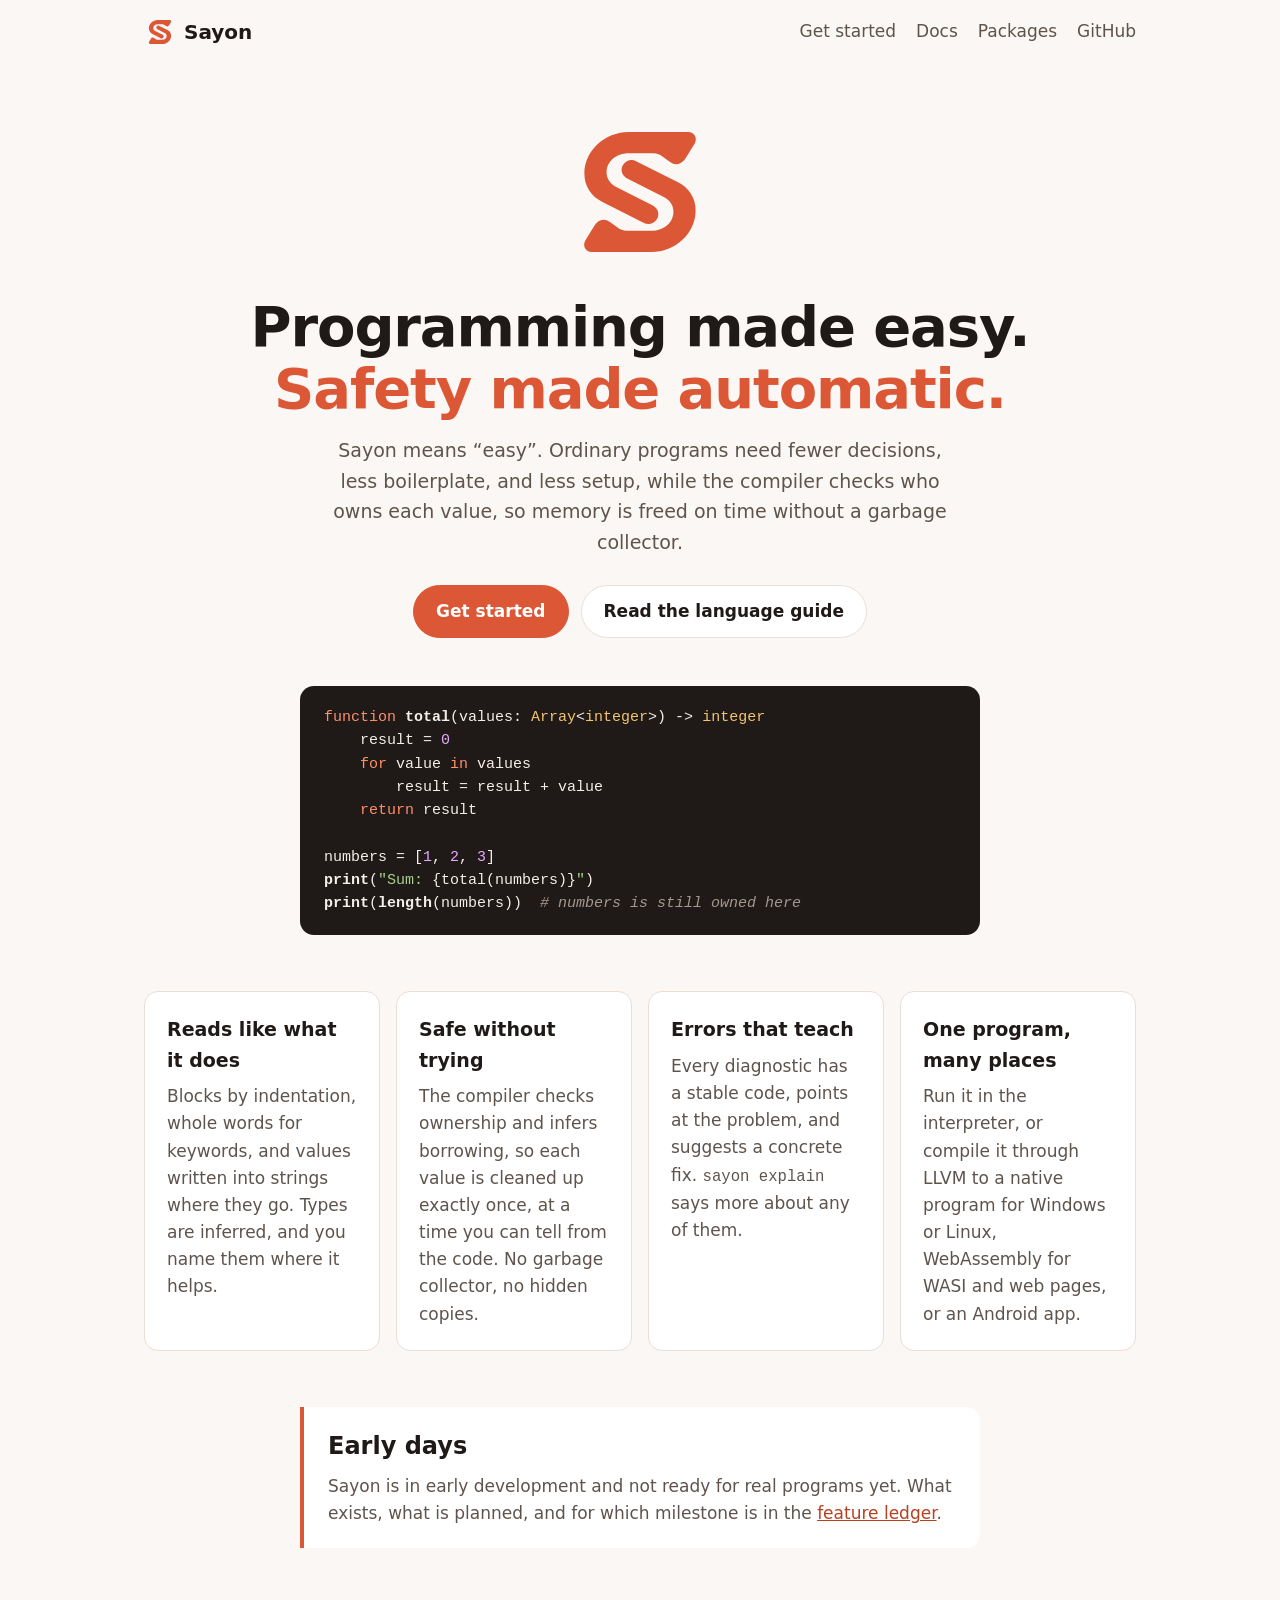
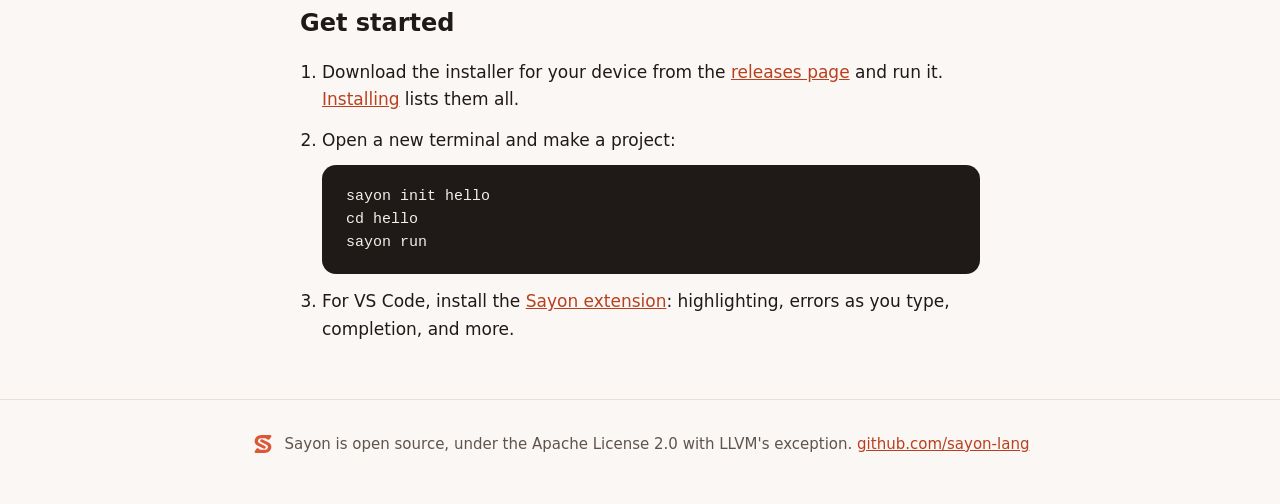
==== site/index.html @ 0fe5f397 "Write the website with a Sayon program src/page.sayon holds what the page says and writes its HTML, " ====
<!doctype html>
<html lang="en">
<head>
  <meta charset="utf-8">
  <meta name="viewport" content="width=device-width, initial-scale=1">
  <title>Sayon: Programming made easy. Safety made automatic.</title>
  <meta name="description" content="Sayon is a readable programming language whose compiler checks ownership for you: no garbage collector, no hidden copies, and errors that say how to fix them.">
  <link rel="icon" href="favicon.ico" sizes="any">
  <link rel="icon" href="images/logo.svg" type="image/svg+xml">
  <link rel="apple-touch-icon" href="images/icon-256.png">
  <link rel="stylesheet" href="style.css">
</head>
<body>
  <header class="bar">
    <a class="brand" href="./"><img src="images/logo.svg" alt="" width="32" height="32"> Sayon</a>
    <nav aria-label="Main">
      <a href="#start">Get started</a>
      <a href="https://github.com/sayon-lang/docs.sayon-lang.org">Docs</a>
      <a href="https://github.com/sayon-lang/packages.sayon-lang.org">Packages</a>
      <a href="https://github.com/sayon-lang/sayon">GitHub</a>
    </nav>
  </header>

  <main>
    <section class="hero">
      <img class="mark" src="images/logo.svg" alt="Sayon logo" width="160" height="160">
      <h1>Programming made easy.<br><span>Safety made automatic.</span></h1>
      <p class="lead">Sayon means “easy”. Ordinary programs need fewer decisions, less boilerplate, and less setup, while the compiler checks who owns each value, so memory is freed on time without a garbage collector.</p>
      <div class="actions">
        <a class="button primary" href="#start">Get started</a>
        <a class="button" href="https://github.com/sayon-lang/docs.sayon-lang.org/blob/main/language.md">Read the language guide</a>
      </div>
    </section>

    <section class="sample" aria-label="A Sayon program">
      <pre><code><span class="k">function</span> <span class="f">total</span>(values: <span class="t">Array</span>&lt;<span class="t">integer</span>&gt;) -&gt; <span class="t">integer</span>
    result = <span class="n">0</span>
    <span class="k">for</span> value <span class="k">in</span> values
        result = result + value
    <span class="k">return</span> result

numbers = [<span class="n">1</span>, <span class="n">2</span>, <span class="n">3</span>]
<span class="f">print</span>(<span class="s">"Sum: <span class="i">{total(numbers)}</span>"</span>)
<span class="f">print</span>(<span class="f">length</span>(numbers))  <span class="c"># numbers is still owned here</span></code></pre>
    </section>

    <section class="points" aria-label="What Sayon is like">
      <article>
        <h2>Reads like what it does</h2>
        <p>Blocks by indentation, whole words for keywords, and values written into strings where they go. Types are inferred, and you name them where it helps.</p>
      </article>
      <article>
        <h2>Safe without trying</h2>
        <p>The compiler checks ownership and infers borrowing, so each value is cleaned up exactly once, at a time you can tell from the code. No garbage collector, no hidden copies.</p>
      </article>
      <article>
        <h2>Errors that teach</h2>
        <p>Every diagnostic has a stable code, points at the problem, and suggests a concrete fix. <code>sayon explain</code> says more about any of them.</p>
      </article>
      <article>
        <h2>One program, many places</h2>
        <p>Run it in the interpreter, or compile it through LLVM to a native program for Windows or Linux, WebAssembly for WASI and web pages, or an Android app.</p>
      </article>
    </section>

    <section class="status">
      <h2>Early days</h2>
      <p>Sayon is in early development and not ready for real programs yet. What exists, what is planned, and for which milestone is in the <a href="https://github.com/sayon-lang/sayon/blob/main/docs/features.md">feature ledger</a>.</p>
    </section>

    <section id="start" class="start">
      <h2>Get started</h2>
      <ol>
        <li>Download the installer for your device from the <a href="https://github.com/sayon-lang/sayon/releases">releases page</a> and run it. <a href="https://github.com/sayon-lang/docs.sayon-lang.org/blob/main/installing.md">Installing</a> lists them all.</li>
        <li>Open a new terminal and make a project:
          <pre><code>sayon init hello
cd hello
sayon run</code></pre>
        </li>
        <li>For VS Code, install the <a href="https://github.com/sayon-lang/sayon-vscode">Sayon extension</a>: highlighting, errors as you type, completion, and more.</li>
      </ol>
    </section>
  </main>

  <footer>
    <img src="images/logo.svg" alt="" width="24" height="24">
    <p>Sayon is open source, under the Apache License 2.0 with LLVM's exception.
      <a href="https://github.com/sayon-lang">github.com/sayon-lang</a></p>
  </footer>
</body>
</html>
---- site/style.css ----
/* Sayon's website: one page, the system's own fonts, and the logo's vermilion. */

:root {
  --vermilion: #db5735;
  --accent: #b9401f;
  --ink: #1f1a17;
  --muted: #5e544d;
  --paper: #fbf7f4;
  --card: #ffffff;
  --line: #eadfd7;
  --code-bg: #1f1a17;
  --code-ink: #f4eee9;
  --code-keyword: #ff8f6b;
  --code-type: #f2c46d;
  --code-string: #a6d189;
  --code-number: #e5a8ff;
  --code-comment: #a3978e;
  color-scheme: light dark;
}

@media (prefers-color-scheme: dark) {
  :root {
    --accent: #f07a57;
    --ink: #f4eee9;
    --muted: #c2b6ad;
    --paper: #161210;
    --card: #211b18;
    --line: #3a302b;
    --code-bg: #0f0c0a;
  }
}

* {
  box-sizing: border-box;
}

body {
  margin: 0;
  background: var(--paper);
  color: var(--ink);
  font: 17px/1.6 system-ui, -apple-system, "Segoe UI", Roboto, "Helvetica Neue", Arial, sans-serif;
}

a {
  color: var(--accent);
}

code,
pre {
  font-family: ui-monospace, "Cascadia Code", "SF Mono", Consolas, "Liberation Mono", monospace;
}

.bar {
  display: flex;
  align-items: center;
  justify-content: space-between;
  gap: 16px;
  flex-wrap: wrap;
  max-width: 1040px;
  margin: 0 auto;
  padding: 16px 24px;
}

.brand {
  display: flex;
  align-items: center;
  gap: 8px;
  color: var(--ink);
  font-weight: 700;
  font-size: 20px;
  text-decoration: none;
}

nav {
  display: flex;
  gap: 20px;
  flex-wrap: wrap;
}

nav a {
  color: var(--muted);
  text-decoration: none;
}

nav a:hover {
  color: var(--accent);
}

main {
  max-width: 1040px;
  margin: 0 auto;
  padding: 0 24px;
}

.hero {
  text-align: center;
  padding: 48px 0 32px;
}

.mark {
  width: 160px;
  height: 160px;
}

h1 {
  margin: 16px 0;
  font-size: clamp(34px, 6vw, 56px);
  line-height: 1.1;
  letter-spacing: -0.02em;
}

h1 span {
  color: var(--vermilion);
}

.lead {
  max-width: 640px;
  margin: 0 auto;
  color: var(--muted);
  font-size: 19px;
}

.actions {
  display: flex;
  justify-content: center;
  gap: 12px;
  flex-wrap: wrap;
  margin-top: 28px;
}

.button {
  padding: 12px 22px;
  border: 1px solid var(--line);
  border-radius: 999px;
  background: var(--card);
  color: var(--ink);
  font-weight: 600;
  text-decoration: none;
}

.button.primary {
  border-color: var(--vermilion);
  background: var(--vermilion);
  color: #fff;
}

.button:hover {
  border-color: var(--vermilion);
}

.sample {
  max-width: 680px;
  margin: 16px auto 56px;
}

pre {
  margin: 0;
  padding: 20px 24px;
  overflow-x: auto;
  border-radius: 14px;
  background: var(--code-bg);
  color: var(--code-ink);
  font-size: 15px;
  line-height: 1.55;
}

.k { color: var(--code-keyword); }
.t { color: var(--code-type); }
.f { color: var(--code-ink); font-weight: 600; }
.s { color: var(--code-string); }
.i { color: var(--code-ink); }
.n { color: var(--code-number); }
.c { color: var(--code-comment); font-style: italic; }

.points {
  display: grid;
  grid-template-columns: repeat(auto-fit, minmax(220px, 1fr));
  gap: 16px;
}

.points article {
  padding: 22px;
  border: 1px solid var(--line);
  border-radius: 14px;
  background: var(--card);
}

.points h2 {
  margin: 0 0 8px;
  font-size: 19px;
}

.points p {
  margin: 0;
  color: var(--muted);
}

.points code {
  font-size: 0.92em;
}

.status,
.start {
  max-width: 680px;
  margin: 56px auto;
}

.status {
  padding: 20px 24px;
  border-left: 4px solid var(--vermilion);
  border-radius: 0 14px 14px 0;
  background: var(--card);
}

.status h2,
.start h2 {
  margin: 0 0 8px;
  font-size: 24px;
}

.status p {
  margin: 0;
  color: var(--muted);
}

.start ol {
  padding-left: 22px;
}

.start li {
  margin-bottom: 14px;
}

.start pre {
  margin-top: 10px;
}

@media (max-width: 560px) {
  .bar {
    justify-content: center;
    padding: 12px 16px;
  }

  nav {
    gap: 6px 16px;
    justify-content: center;
    font-size: 15px;
  }

  main {
    padding: 0 16px;
  }

  .hero {
    padding-top: 24px;
  }

  .mark {
    width: 112px;
    height: 112px;
  }
}

footer {
  display: flex;
  align-items: center;
  justify-content: center;
  gap: 10px;
  padding: 32px 24px 48px;
  border-top: 1px solid var(--line);
  color: var(--muted);
  font-size: 15px;
  text-align: center;
}

footer p {
  margin: 0;
}
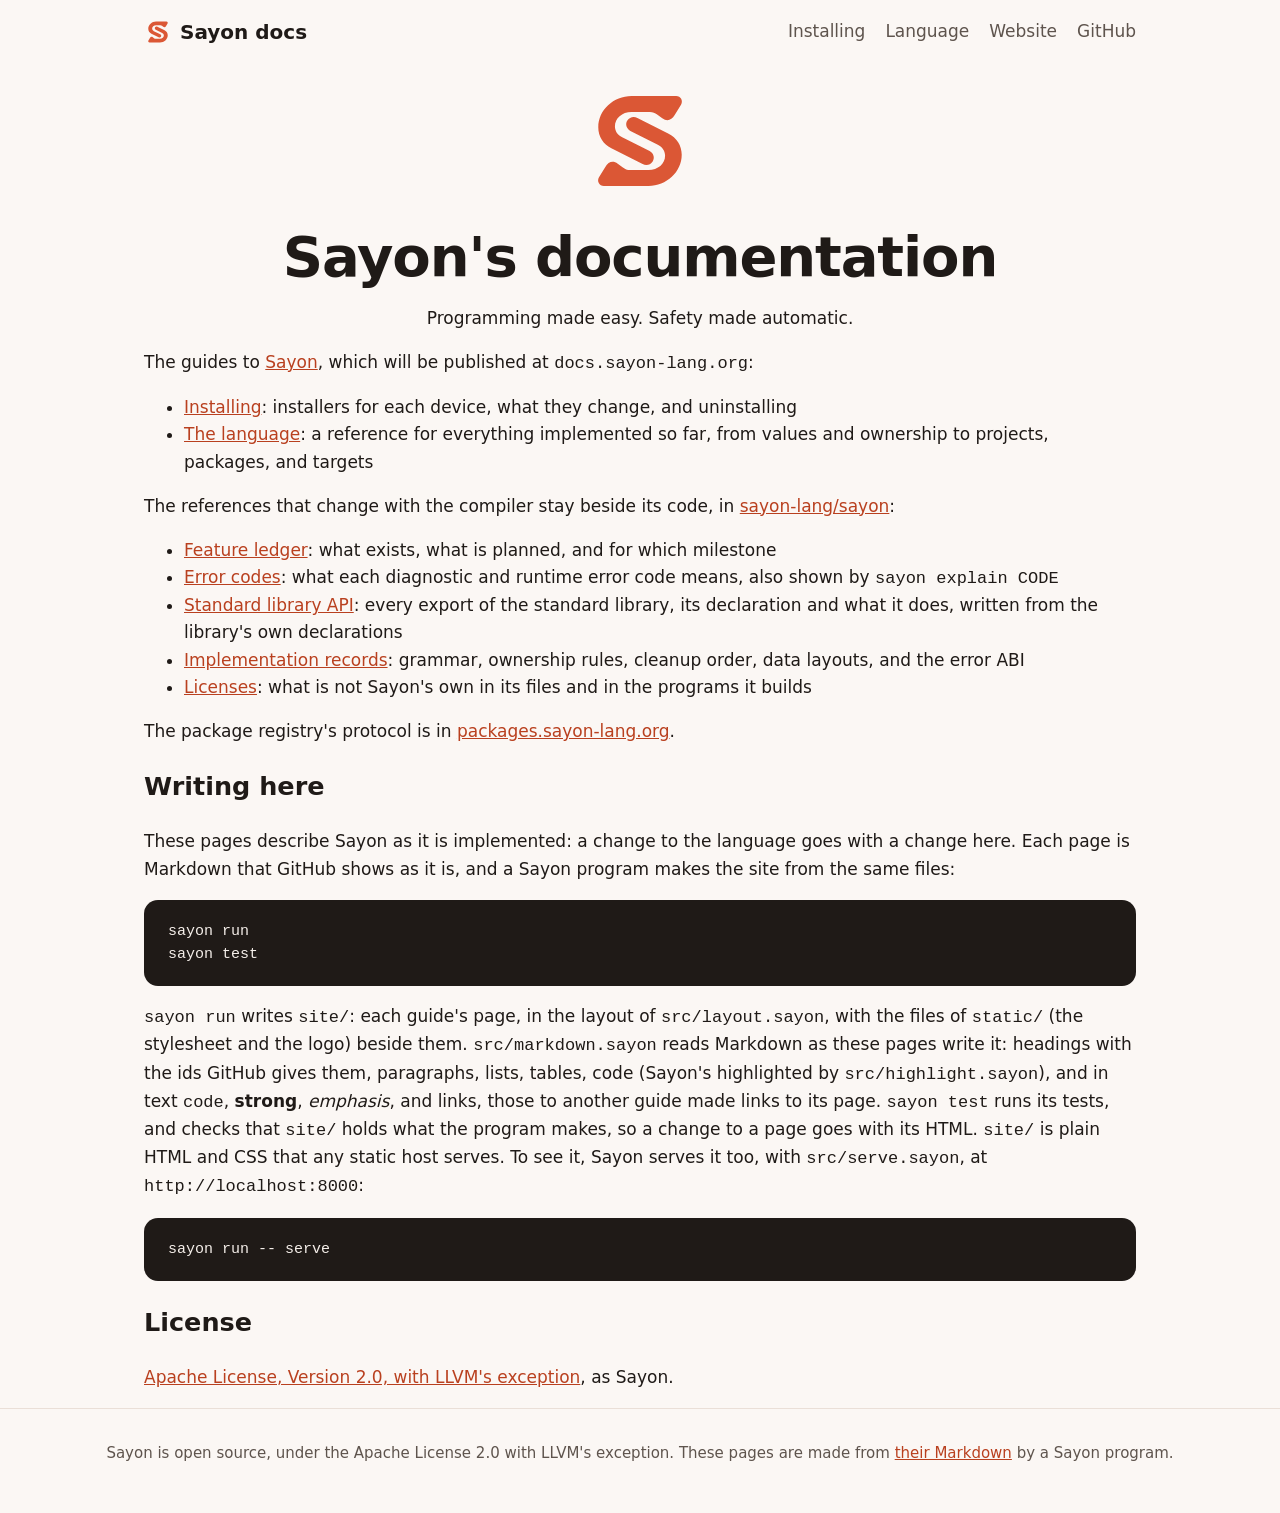
==== commit 1cec71ba: "Document the standard library's baseline, and link its API The README and the guide link to docs/api" ====
--- a/site/index.html
+++ b/site/index.html
@@ -3,89 +3,54 @@
 <head>
   <meta charset="utf-8">
   <meta name="viewport" content="width=device-width, initial-scale=1">
-  <title>Sayon: Programming made easy. Safety made automatic.</title>
-  <meta name="description" content="Sayon is a readable programming language whose compiler checks ownership for you: no garbage collector, no hidden copies, and errors that say how to fix them.">
+  <title>Sayon's documentation</title>
   <link rel="icon" href="favicon.ico" sizes="any">
   <link rel="icon" href="images/logo.svg" type="image/svg+xml">
-  <link rel="apple-touch-icon" href="images/icon-256.png">
   <link rel="stylesheet" href="style.css">
 </head>
 <body>
   <header class="bar">
-    <a class="brand" href="./"><img src="images/logo.svg" alt="" width="32" height="32"> Sayon</a>
-    <nav aria-label="Main">
-      <a href="#start">Get started</a>
-      <a href="https://github.com/sayon-lang/docs.sayon-lang.org">Docs</a>
-      <a href="https://github.com/sayon-lang/packages.sayon-lang.org">Packages</a>
-      <a href="https://github.com/sayon-lang/sayon">GitHub</a>
+    <a class="brand" href="index.html"><img src="images/logo.svg" alt="" width="28" height="28"> Sayon docs</a>
+    <nav aria-label="Guides">
+      <a href="installing.html">Installing</a>
+      <a href="language.html">Language</a>
+      <a href="https://github.com/sayon-lang/www.sayon-lang.org">Website</a>
+      <a href="https://github.com/sayon-lang/docs.sayon-lang.org">GitHub</a>
     </nav>
   </header>
-
-  <main>
-    <section class="hero">
-      <img class="mark" src="images/logo.svg" alt="Sayon logo" width="160" height="160">
-      <h1>Programming made easy.<br><span>Safety made automatic.</span></h1>
-      <p class="lead">Sayon means “easy”. Ordinary programs need fewer decisions, less boilerplate, and less setup, while the compiler checks who owns each value, so memory is freed on time without a garbage collector.</p>
-      <div class="actions">
-        <a class="button primary" href="#start">Get started</a>
-        <a class="button" href="https://github.com/sayon-lang/docs.sayon-lang.org/blob/main/language.md">Read the language guide</a>
-      </div>
-    </section>
-
-    <section class="sample" aria-label="A Sayon program">
-      <pre><code><span class="k">function</span> <span class="f">total</span>(values: <span class="t">Array</span>&lt;<span class="t">integer</span>&gt;) -&gt; <span class="t">integer</span>
-    result = <span class="n">0</span>
-    <span class="k">for</span> value <span class="k">in</span> values
-        result = result + value
-    <span class="k">return</span> result
-
-numbers = [<span class="n">1</span>, <span class="n">2</span>, <span class="n">3</span>]
-<span class="f">print</span>(<span class="s">"Sum: <span class="i">{total(numbers)}</span>"</span>)
-<span class="f">print</span>(<span class="f">length</span>(numbers))  <span class="c"># numbers is still owned here</span></code></pre>
-    </section>
-
-    <section class="points" aria-label="What Sayon is like">
-      <article>
-        <h2>Reads like what it does</h2>
-        <p>Blocks by indentation, whole words for keywords, and values written into strings where they go. Types are inferred, and you name them where it helps.</p>
-      </article>
-      <article>
-        <h2>Safe without trying</h2>
-        <p>The compiler checks ownership and infers borrowing, so each value is cleaned up exactly once, at a time you can tell from the code. No garbage collector, no hidden copies.</p>
-      </article>
-      <article>
-        <h2>Errors that teach</h2>
-        <p>Every diagnostic has a stable code, points at the problem, and suggests a concrete fix. <code>sayon explain</code> says more about any of them.</p>
-      </article>
-      <article>
-        <h2>One program, many places</h2>
-        <p>Run it in the interpreter, or compile it through LLVM to a native program for Windows or Linux, WebAssembly for WASI and web pages, or an Android app.</p>
-      </article>
-    </section>
-
-    <section class="status">
-      <h2>Early days</h2>
-      <p>Sayon is in early development and not ready for real programs yet. What exists, what is planned, and for which milestone is in the <a href="https://github.com/sayon-lang/sayon/blob/main/docs/features.md">feature ledger</a>.</p>
-    </section>
-
-    <section id="start" class="start">
-      <h2>Get started</h2>
-      <ol>
-        <li>Download the installer for your device from the <a href="https://github.com/sayon-lang/sayon/releases">releases page</a> and run it. <a href="https://github.com/sayon-lang/docs.sayon-lang.org/blob/main/installing.md">Installing</a> lists them all.</li>
-        <li>Open a new terminal and make a project:
-          <pre><code>sayon init hello
-cd hello
-sayon run</code></pre>
-        </li>
-        <li>For VS Code, install the <a href="https://github.com/sayon-lang/sayon-vscode">Sayon extension</a>: highlighting, errors as you type, completion, and more.</li>
-      </ol>
-    </section>
-  </main>
-
+  <div class="page">
+    <main class="text">
+<p align="center">
+  <img src="images/logo.svg" alt="Sayon logo" width="120">
+</p>
+<h1 align="center">Sayon's documentation</h1>
+<p align="center">Programming made easy. Safety made automatic.</p>
+<p>The guides to <a href="https://github.com/sayon-lang/sayon">Sayon</a>, which will be published at <code>docs.sayon-lang.org</code>:</p>
+<ul>
+<li><a href="installing.html">Installing</a>: installers for each device, what they change, and uninstalling</li>
+<li><a href="language.html">The language</a>: a reference for everything implemented so far, from values and ownership to projects, packages, and targets</li>
+</ul>
+<p>The references that change with the compiler stay beside its code, in <a href="https://github.com/sayon-lang/sayon/tree/main/docs">sayon-lang/sayon</a>:</p>
+<ul>
+<li><a href="https://github.com/sayon-lang/sayon/blob/main/docs/features.md">Feature ledger</a>: what exists, what is planned, and for which milestone</li>
+<li><a href="https://github.com/sayon-lang/sayon/blob/main/docs/errors.md">Error codes</a>: what each diagnostic and runtime error code means, also shown by <code>sayon explain CODE</code></li>
+<li><a href="https://github.com/sayon-lang/sayon/blob/main/docs/api.md">Standard library API</a>: every export of the standard library, its declaration and what it does, written from the library's own declarations</li>
+<li><a href="https://github.com/sayon-lang/sayon/blob/main/docs/implementation.md">Implementation records</a>: grammar, ownership rules, cleanup order, data layouts, and the error ABI</li>
+<li><a href="https://github.com/sayon-lang/sayon/blob/main/docs/licenses.md">Licenses</a>: what is not Sayon's own in its files and in the programs it builds</li>
+</ul>
+<p>The package registry's protocol is in <a href="https://github.com/sayon-lang/packages.sayon-lang.org">packages.sayon-lang.org</a>.</p>
+<h2 id="writing-here">Writing here</h2>
+<p>These pages describe Sayon as it is implemented: a change to the language goes with a change here. Each page is Markdown that GitHub shows as it is, and a Sayon program makes the site from the same files:</p>
+<pre><code class="language-bash">sayon run
+sayon test</code></pre>
+<p><code>sayon run</code> writes <code>site/</code>: each guide's page, in the layout of <code>src/layout.sayon</code>, with the files of <code>static/</code> (the stylesheet and the logo) beside them. <code>src/markdown.sayon</code> reads Markdown as these pages write it: headings with the ids GitHub gives them, paragraphs, lists, tables, code (Sayon's highlighted by <code>src/highlight.sayon</code>), and in text <code>code</code>, <strong>strong</strong>, <em>emphasis</em>, and links, those to another guide made links to its page. <code>sayon test</code> runs its tests, and checks that <code>site/</code> holds what the program makes, so a change to a page goes with its HTML. <code>site/</code> is plain HTML and CSS that any static host serves. To see it, Sayon serves it too, with <code>src/serve.sayon</code>, at <code>http://localhost:8000</code>:</p>
+<pre><code class="language-bash">sayon run -- serve</code></pre>
+<h2 id="license">License</h2>
+<p><a href="https://github.com/sayon-lang/docs.sayon-lang.org/blob/main/LICENSE">Apache License, Version 2.0, with LLVM's exception</a>, as Sayon.</p>
+    </main>
+  </div>
   <footer>
-    <img src="images/logo.svg" alt="" width="24" height="24">
-    <p>Sayon is open source, under the Apache License 2.0 with LLVM's exception.
-      <a href="https://github.com/sayon-lang">github.com/sayon-lang</a></p>
+    <p>Sayon is open source, under the Apache License 2.0 with LLVM's exception. These pages are made from <a href="https://github.com/sayon-lang/docs.sayon-lang.org">their Markdown</a> by a Sayon program.</p>
   </footer>
 </body>
 </html>
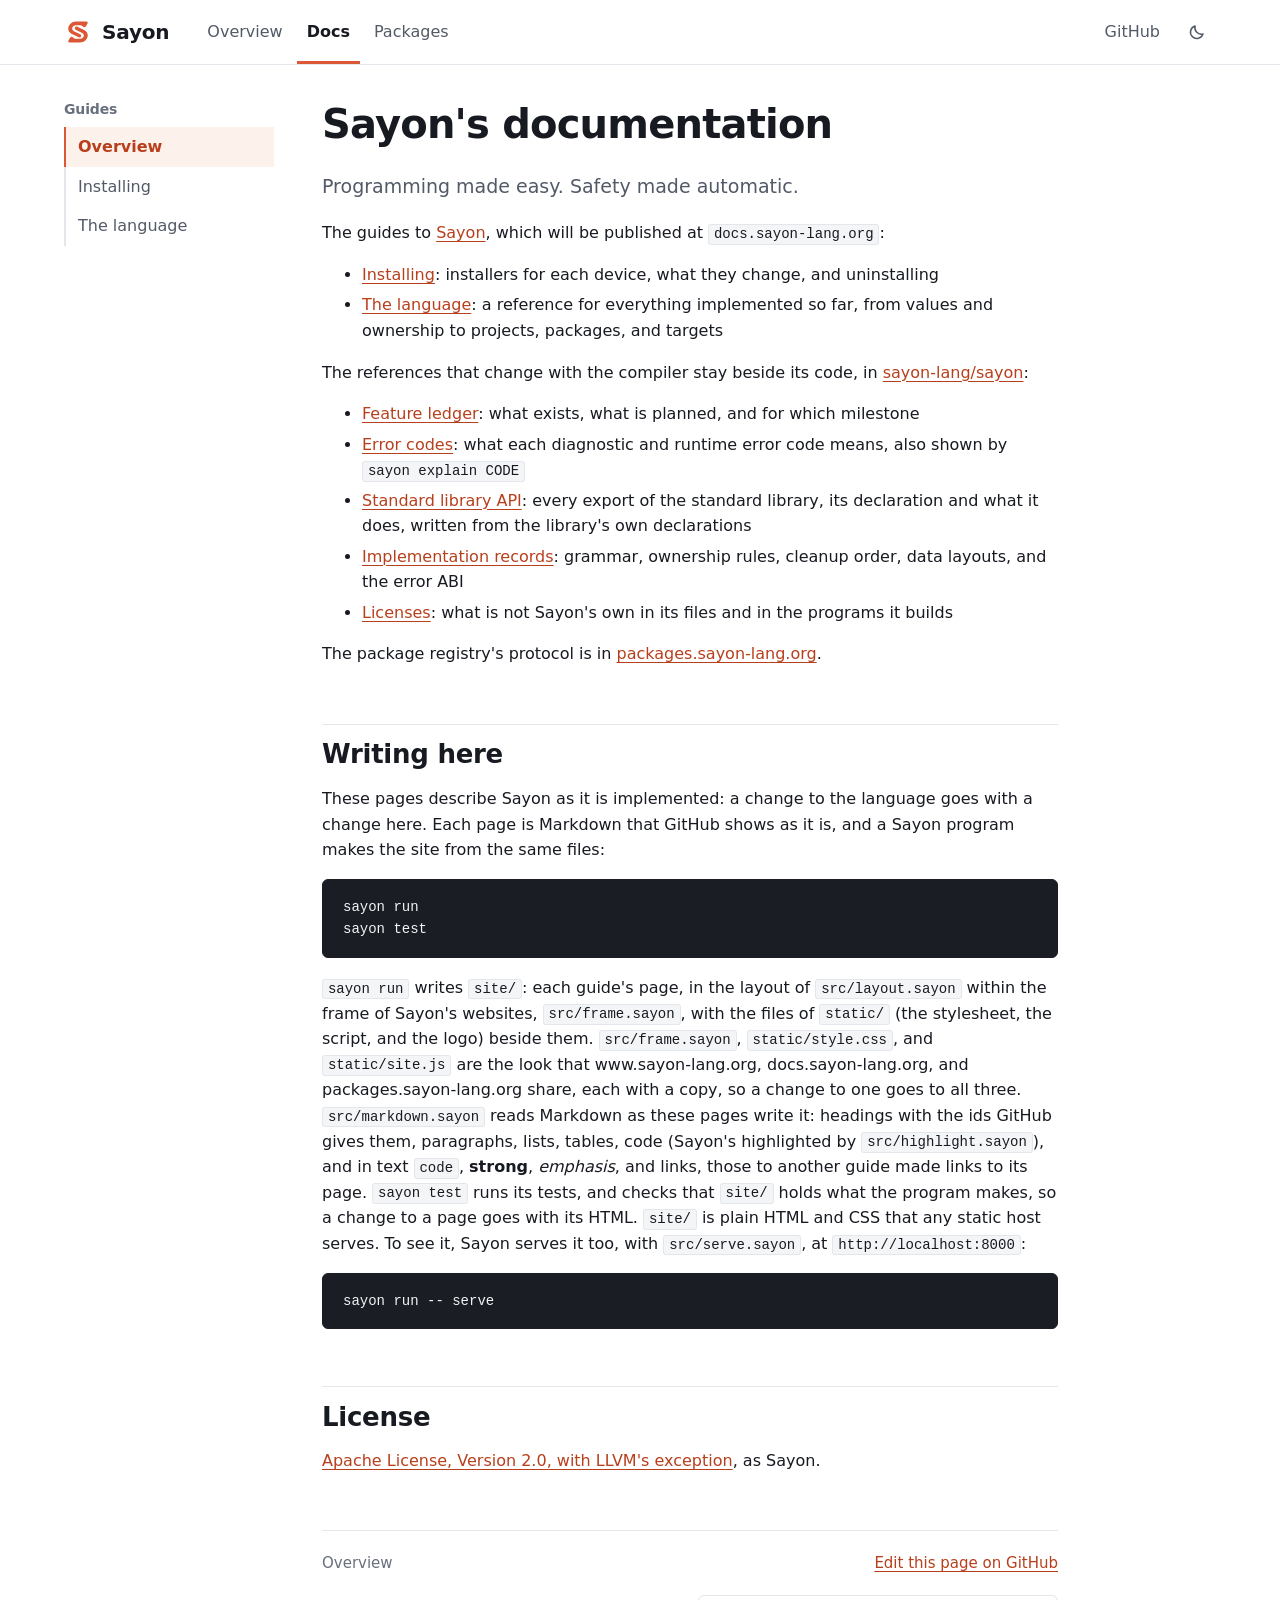
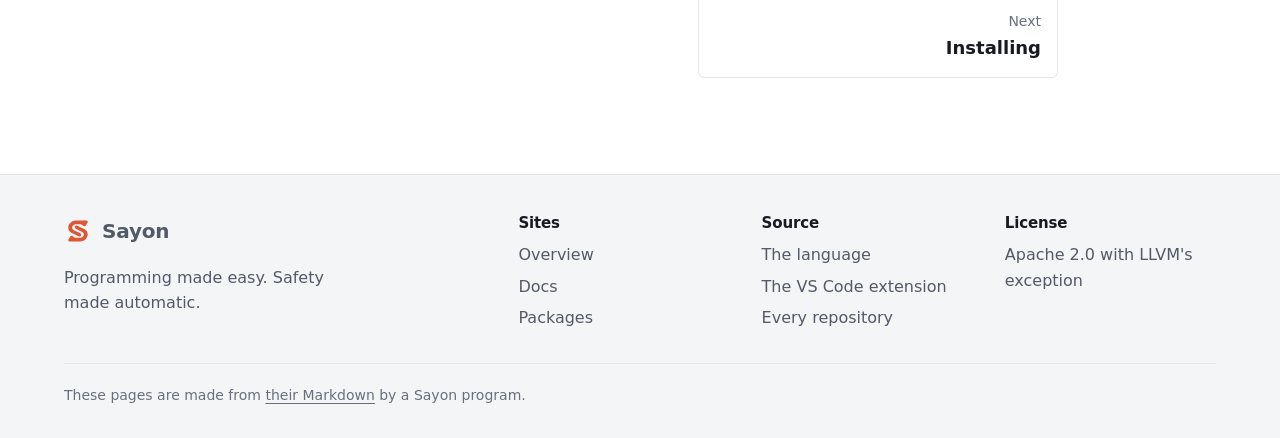
==== commit 35b80caf: "Take on the shared look, and sign in in the browser The guides are written in the frame the three we" ====
--- a/site/index.html
+++ b/site/index.html
@@ -4,22 +4,41 @@
   <meta charset="utf-8">
   <meta name="viewport" content="width=device-width, initial-scale=1">
   <title>Sayon's documentation</title>
+  <meta name="description" content="The guides to Sayon: installing it, and the language from values and ownership to projects, packages, and targets.">
+  <meta name="theme-color" content="#ffffff" media="(prefers-color-scheme: light)">
+  <meta name="theme-color" content="#12151b" media="(prefers-color-scheme: dark)">
   <link rel="icon" href="favicon.ico" sizes="any">
   <link rel="icon" href="images/logo.svg" type="image/svg+xml">
+  <link rel="apple-touch-icon" href="images/icon-256.png">
   <link rel="stylesheet" href="style.css">
+  <script src="site.js"></script>
 </head>
 <body>
+  <a class="skip" href="#main">Skip to the content</a>
   <header class="bar">
-    <a class="brand" href="index.html"><img src="images/logo.svg" alt="" width="28" height="28"> Sayon docs</a>
-    <nav aria-label="Guides">
-      <a href="installing.html">Installing</a>
-      <a href="language.html">Language</a>
-      <a href="https://github.com/sayon-lang/www.sayon-lang.org">Website</a>
-      <a href="https://github.com/sayon-lang/docs.sayon-lang.org">GitHub</a>
+    <div class="bar-inner">
+      <a class="brand" href="index.html"><img src="images/logo.svg" alt="" width="28" height="28">Sayon</a>
+      <nav class="sites" aria-label="Sayon's sites">
+        <a href="https://github.com/sayon-lang/www.sayon-lang.org">Overview</a>
+        <a href="index.html" aria-current="page">Docs</a>
+        <a href="https://github.com/sayon-lang/packages.sayon-lang.org">Packages</a>
+      </nav>
+      <div class="tools">
+        <a class="tool-link hide-small" href="https://github.com/sayon-lang">GitHub</a>
+        <button class="icon-button theme" type="button" data-theme-switch aria-label="Switch the theme"><svg class="moon" viewBox="0 0 24 24" fill="none" stroke="currentColor" stroke-width="2" stroke-linejoin="round" aria-hidden="true"><path d="M20 14.5A8.5 8.5 0 0 1 9.5 4a8.5 8.5 0 1 0 10.5 10.5z"/></svg><svg class="sun" viewBox="0 0 24 24" fill="none" stroke="currentColor" stroke-width="2" stroke-linecap="round" aria-hidden="true"><circle cx="12" cy="12" r="4"/><path d="M12 2.5v2M12 19.5v2M2.5 12h2M19.5 12h2M5.3 5.3l1.4 1.4M17.3 17.3l1.4 1.4M5.3 18.7l1.4-1.4M17.3 6.7l1.4-1.4"/></svg></button>
+      </div>
+    </div>
+  </header>
+  <div class="docs narrow">
+    <nav class="guides" aria-label="Guides">
+      <h2>Guides</h2>
+      <ul>
+        <li><a href="index.html" aria-current="page">Overview</a></li>
+        <li><a href="installing.html">Installing</a></li>
+        <li><a href="language.html">The language</a></li>
+      </ul>
     </nav>
-  </header>
-  <div class="page">
-    <main class="text">
+    <main id="main" class="prose">
 <p align="center">
   <img src="images/logo.svg" alt="Sayon logo" width="120">
 </p>
@@ -43,14 +62,46 @@
 <p>These pages describe Sayon as it is implemented: a change to the language goes with a change here. Each page is Markdown that GitHub shows as it is, and a Sayon program makes the site from the same files:</p>
 <pre><code class="language-bash">sayon run
 sayon test</code></pre>
-<p><code>sayon run</code> writes <code>site/</code>: each guide's page, in the layout of <code>src/layout.sayon</code>, with the files of <code>static/</code> (the stylesheet and the logo) beside them. <code>src/markdown.sayon</code> reads Markdown as these pages write it: headings with the ids GitHub gives them, paragraphs, lists, tables, code (Sayon's highlighted by <code>src/highlight.sayon</code>), and in text <code>code</code>, <strong>strong</strong>, <em>emphasis</em>, and links, those to another guide made links to its page. <code>sayon test</code> runs its tests, and checks that <code>site/</code> holds what the program makes, so a change to a page goes with its HTML. <code>site/</code> is plain HTML and CSS that any static host serves. To see it, Sayon serves it too, with <code>src/serve.sayon</code>, at <code>http://localhost:8000</code>:</p>
+<p><code>sayon run</code> writes <code>site/</code>: each guide's page, in the layout of <code>src/layout.sayon</code> within the frame of Sayon's websites, <code>src/frame.sayon</code>, with the files of <code>static/</code> (the stylesheet, the script, and the logo) beside them. <code>src/frame.sayon</code>, <code>static/style.css</code>, and <code>static/site.js</code> are the look that www.sayon-lang.org, docs.sayon-lang.org, and packages.sayon-lang.org share, each with a copy, so a change to one goes to all three. <code>src/markdown.sayon</code> reads Markdown as these pages write it: headings with the ids GitHub gives them, paragraphs, lists, tables, code (Sayon's highlighted by <code>src/highlight.sayon</code>), and in text <code>code</code>, <strong>strong</strong>, <em>emphasis</em>, and links, those to another guide made links to its page. <code>sayon test</code> runs its tests, and checks that <code>site/</code> holds what the program makes, so a change to a page goes with its HTML. <code>site/</code> is plain HTML and CSS that any static host serves. To see it, Sayon serves it too, with <code>src/serve.sayon</code>, at <code>http://localhost:8000</code>:</p>
 <pre><code class="language-bash">sayon run -- serve</code></pre>
 <h2 id="license">License</h2>
 <p><a href="https://github.com/sayon-lang/docs.sayon-lang.org/blob/main/LICENSE">Apache License, Version 2.0, with LLVM's exception</a>, as Sayon.</p>
+      <div class="page-end"><span>Overview</span><a href="https://github.com/sayon-lang/docs.sayon-lang.org/blob/main/README.md">Edit this page on GitHub</a></div>
+      <nav class="pager" aria-label="The guides before and after this one">
+        <a class="next" href="installing.html"><small>Next</small>Installing</a>
+      </nav>
     </main>
   </div>
-  <footer>
-    <p>Sayon is open source, under the Apache License 2.0 with LLVM's exception. These pages are made from <a href="https://github.com/sayon-lang/docs.sayon-lang.org">their Markdown</a> by a Sayon program.</p>
+  <footer class="foot">
+    <div class="foot-inner">
+      <div class="foot-brand">
+        <a class="brand" href="index.html"><img src="images/logo.svg" alt="" width="28" height="28">Sayon</a>
+        <p>Programming made easy. Safety made automatic.</p>
+      </div>
+      <nav aria-label="Sites">
+        <h2>Sites</h2>
+        <ul>
+          <li><a href="https://github.com/sayon-lang/www.sayon-lang.org">Overview</a></li>
+          <li><a href="index.html">Docs</a></li>
+          <li><a href="https://github.com/sayon-lang/packages.sayon-lang.org">Packages</a></li>
+        </ul>
+      </nav>
+      <nav aria-label="Source">
+        <h2>Source</h2>
+        <ul>
+          <li><a href="https://github.com/sayon-lang/sayon">The language</a></li>
+          <li><a href="https://github.com/sayon-lang/sayon-vscode">The VS Code extension</a></li>
+          <li><a href="https://github.com/sayon-lang">Every repository</a></li>
+        </ul>
+      </nav>
+      <nav aria-label="License">
+        <h2>License</h2>
+        <ul>
+          <li><a href="https://github.com/sayon-lang/sayon/blob/main/LICENSE">Apache 2.0 with LLVM's exception</a></li>
+        </ul>
+      </nav>
+      <p class="fine">These pages are made from <a href="https://github.com/sayon-lang/docs.sayon-lang.org">their Markdown</a> by a Sayon program.</p>
+    </div>
   </footer>
 </body>
 </html>
--- a/site/style.css
+++ b/site/style.css
@@ -1,169 +1,189 @@
-/* Sayon's website: one page, the system's own fonts, and the logo's vermilion. */
+/* Sayon's websites, www.sayon-lang.org, docs.sayon-lang.org, and
+   packages.sayon-lang.org, look alike through this file, site.js, and
+   src/frame.sayon. Each site keeps a copy of all three: change all of
+   them together.
+
+   Boxes with softened corners, white and mist grays, and the logo's
+   vermilion for what to act on and where you are. */
 
 :root {
+  color-scheme: light dark;
+
+  /* Vermilion: the logo, focus, and where you are; links; filled buttons,
+     which hold white text. */
   --vermilion: #db5735;
-  --accent: #b9401f;
-  --ink: #1f1a17;
-  --muted: #5e544d;
-  --paper: #fbf7f4;
-  --card: #ffffff;
-  --line: #eadfd7;
-  --code-bg: #1f1a17;
-  --code-ink: #f4eee9;
-  --code-keyword: #ff8f6b;
+  --accent: light-dark(#b83f1c, #f08463);
+  --action: #c4461f;
+  --action-hover: light-dark(#a93a19, #b83f1c);
+  --tint: light-dark(#fdf1ec, #2a1b17);
+  --tint-line: light-dark(#f3c7b6, #5c2d20);
+
+  /* The page, panels on it, and what floats over it. */
+  --page: light-dark(#ffffff, #12151b);
+  --mist: light-dark(#f4f5f7, #191d24);
+  --raised: light-dark(#ffffff, #1f242c);
+  --line: light-dark(#e3e6eb, #2b313b);
+  --border: light-dark(#cfd4dc, #3a414d);
+  --edge: light-dark(#8b929e, #6c7480);
+
+  /* Text. */
+  --ink: light-dark(#171a21, #e7e9ed);
+  --muted: light-dark(#535a67, #a5acb8);
+  --faint: light-dark(#68707d, #8b929e);
+  --danger: light-dark(#b42318, #ff8a80);
+  --success: light-dark(#1f7a4d, #5fd39a);
+
+  /* Code, on a dark box in both themes. */
+  --code-page: light-dark(#1a1d24, #0d0f13);
+  --code-line: light-dark(#1a1d24, #2b313b);
+  --code-ink: #f2f3f5;
+  --code-keyword: #ff8a66;
   --code-type: #f2c46d;
   --code-string: #a6d189;
   --code-number: #e5a8ff;
-  --code-comment: #a3978e;
-  color-scheme: light dark;
-}
-
-@media (prefers-color-scheme: dark) {
-  :root {
-    --accent: #f07a57;
-    --ink: #f4eee9;
-    --muted: #c2b6ad;
-    --paper: #161210;
-    --card: #211b18;
-    --line: #3a302b;
-    --code-bg: #0f0c0a;
-  }
-}
-
-* {
+  --code-comment: #99a1ae;
+
+  --shadow: 0 12px 32px light-dark(rgba(23, 26, 33, 0.14), rgba(0, 0, 0, 0.5));
+
+  /* Corners: controls, and the boxes that hold them. */
+  --corner: 4px;
+  --corner-box: 6px;
+
+  --display: "Bahnschrift", "DIN Alternate", "DIN Next", "Barlow", ui-sans-serif, system-ui, sans-serif;
+  --text: ui-sans-serif, system-ui, -apple-system, "Segoe UI", Roboto, "Helvetica Neue", Arial, sans-serif;
+  --mono: ui-monospace, "Cascadia Code", "SF Mono", "JetBrains Mono", Menlo, Consolas, "Liberation Mono", monospace;
+
+  --width: 1200px;
+  --bar: 64px;
+}
+
+:root[data-theme="light"] {
+  color-scheme: light;
+}
+
+:root[data-theme="dark"] {
+  color-scheme: dark;
+}
+
+*,
+*::before,
+*::after {
   box-sizing: border-box;
 }
 
+html {
+  -webkit-text-size-adjust: 100%;
+  text-size-adjust: 100%;
+  scroll-padding-top: calc(var(--bar) + 16px);
+}
+
 body {
   margin: 0;
-  background: var(--paper);
+  background: var(--page);
   color: var(--ink);
-  font: 17px/1.6 system-ui, -apple-system, "Segoe UI", Roboto, "Helvetica Neue", Arial, sans-serif;
+  font: 16px/1.6 var(--text);
+  -webkit-font-smoothing: antialiased;
+}
+
+h1,
+h2,
+h3,
+h4 {
+  margin: 0 0 0.5em;
+  color: var(--ink);
+  font-family: var(--display);
+  font-weight: 600;
+  line-height: 1.15;
+  letter-spacing: -0.01em;
+  text-wrap: balance;
+}
+
+h1 {
+  font-size: 2.25rem;
+}
+
+h2 {
+  font-size: 1.5rem;
+}
+
+h3 {
+  font-size: 1.1875rem;
+}
+
+p {
+  margin: 0 0 1em;
+  text-wrap: pretty;
 }
 
 a {
   color: var(--accent);
+  text-decoration-thickness: 1px;
+  text-underline-offset: 0.2em;
+}
+
+a:hover {
+  text-decoration-thickness: 2px;
+}
+
+img,
+svg {
+  display: block;
+  max-width: 100%;
+}
+
+:focus-visible {
+  outline: 2px solid var(--vermilion);
+  outline-offset: 2px;
 }
 
 code,
+kbd,
 pre {
-  font-family: ui-monospace, "Cascadia Code", "SF Mono", Consolas, "Liberation Mono", monospace;
-}
-
-.bar {
-  display: flex;
-  align-items: center;
-  justify-content: space-between;
-  gap: 16px;
-  flex-wrap: wrap;
-  max-width: 1040px;
-  margin: 0 auto;
-  padding: 16px 24px;
-}
-
-.brand {
-  display: flex;
-  align-items: center;
-  gap: 8px;
-  color: var(--ink);
-  font-weight: 700;
-  font-size: 20px;
-  text-decoration: none;
-}
-
-nav {
-  display: flex;
-  gap: 20px;
-  flex-wrap: wrap;
-}
-
-nav a {
-  color: var(--muted);
-  text-decoration: none;
-}
-
-nav a:hover {
-  color: var(--accent);
-}
-
-main {
-  max-width: 1040px;
-  margin: 0 auto;
-  padding: 0 24px;
-}
-
-.hero {
-  text-align: center;
-  padding: 48px 0 32px;
-}
-
-.mark {
-  width: 160px;
-  height: 160px;
-}
-
-h1 {
-  margin: 16px 0;
-  font-size: clamp(34px, 6vw, 56px);
-  line-height: 1.1;
-  letter-spacing: -0.02em;
-}
-
-h1 span {
-  color: var(--vermilion);
-}
-
-.lead {
-  max-width: 640px;
-  margin: 0 auto;
-  color: var(--muted);
-  font-size: 19px;
-}
-
-.actions {
-  display: flex;
-  justify-content: center;
-  gap: 12px;
-  flex-wrap: wrap;
-  margin-top: 28px;
-}
-
-.button {
-  padding: 12px 22px;
+  font-family: var(--mono);
+}
+
+:not(pre) > code {
+  padding: 0.1em 0.35em;
   border: 1px solid var(--line);
-  border-radius: 999px;
-  background: var(--card);
-  color: var(--ink);
-  font-weight: 600;
-  text-decoration: none;
-}
-
-.button.primary {
-  border-color: var(--vermilion);
-  background: var(--vermilion);
-  color: #fff;
-}
-
-.button:hover {
-  border-color: var(--vermilion);
-}
-
-.sample {
-  max-width: 680px;
-  margin: 16px auto 56px;
+  border-radius: 3px;
+  background: var(--mist);
+  font-size: 0.875em;
+  overflow-wrap: anywhere;
+}
+
+kbd {
+  display: inline-grid;
+  place-items: center;
+  min-width: 22px;
+  height: 22px;
+  padding: 0 6px;
+  border: 1px solid var(--border);
+  border-bottom-width: 2px;
+  border-radius: var(--corner);
+  background: var(--page);
+  color: var(--muted);
+  font-size: 0.75rem;
+  line-height: 1;
 }
 
 pre {
-  margin: 0;
-  padding: 20px 24px;
+  margin: 0 0 1.25em;
+  padding: 16px 20px;
   overflow-x: auto;
-  border-radius: 14px;
-  background: var(--code-bg);
+  border: 1px solid var(--code-line);
+  border-radius: var(--corner-box);
+  background: var(--code-page);
   color: var(--code-ink);
-  font-size: 15px;
-  line-height: 1.55;
-}
-
+  font-size: 0.875rem;
+  line-height: 1.6;
+  tab-size: 4;
+}
+
+pre code {
+  font-size: inherit;
+}
+
+/* The highlighter's kinds of words (src/highlight.sayon). */
 .k { color: var(--code-keyword); }
 .t { color: var(--code-type); }
 .f { color: var(--code-ink); font-weight: 600; }
@@ -172,107 +192,1711 @@
 .n { color: var(--code-number); }
 .c { color: var(--code-comment); font-style: italic; }
 
+hr {
+  height: 1px;
+  margin: 32px 0;
+  border: 0;
+  background: var(--line);
+}
+
+.hidden {
+  position: absolute;
+  width: 1px;
+  height: 1px;
+  overflow: hidden;
+  clip-path: inset(50%);
+  white-space: nowrap;
+}
+
+.wrap {
+  max-width: var(--width);
+  margin: 0 auto;
+  padding: 0 24px;
+}
+
+/* The bar: the brand, the three sites, and the page's tools. */
+
+.skip {
+  position: absolute;
+  top: -64px;
+  left: 16px;
+  z-index: 30;
+  padding: 10px 14px;
+  border-radius: var(--corner);
+  background: var(--action);
+  color: #fff;
+  font-weight: 600;
+  text-decoration: none;
+}
+
+.skip:focus {
+  top: 12px;
+}
+
+.bar {
+  position: sticky;
+  top: 0;
+  z-index: 20;
+  border-bottom: 1px solid var(--line);
+  background: color-mix(in srgb, var(--page) 90%, transparent);
+  backdrop-filter: saturate(1.4) blur(12px);
+}
+
+.bar-inner {
+  display: flex;
+  align-items: center;
+  gap: 8px 28px;
+  max-width: var(--width);
+  height: var(--bar);
+  margin: 0 auto;
+  padding: 0 24px;
+}
+
+.brand {
+  display: inline-flex;
+  flex: none;
+  align-items: center;
+  gap: 10px;
+  color: var(--ink);
+  font-family: var(--display);
+  font-size: 1.25rem;
+  font-weight: 600;
+  letter-spacing: -0.01em;
+  text-decoration: none;
+}
+
+.brand img {
+  width: 28px;
+  height: 28px;
+}
+
+.sites {
+  display: flex;
+  align-self: stretch;
+  gap: 4px;
+}
+
+.sites a {
+  display: inline-flex;
+  align-items: center;
+  padding: 3px 10px 0;
+  border-bottom: 3px solid transparent;
+  color: var(--muted);
+  font-weight: 500;
+  text-decoration: none;
+  white-space: nowrap;
+}
+
+.sites a:hover {
+  color: var(--ink);
+}
+
+.sites a[aria-current="page"] {
+  border-bottom-color: var(--vermilion);
+  color: var(--ink);
+  font-weight: 600;
+}
+
+.tools {
+  display: flex;
+  flex: 1 1 auto;
+  align-items: center;
+  justify-content: flex-end;
+  gap: 8px;
+  min-width: 0;
+}
+
+.tool-link {
+  padding: 8px 10px;
+  border-radius: var(--corner);
+  color: var(--muted);
+  font-weight: 500;
+  text-decoration: none;
+}
+
+.tool-link:hover {
+  background: var(--mist);
+  color: var(--ink);
+}
+
+.icon-button {
+  display: inline-grid;
+  flex: none;
+  place-items: center;
+  width: 38px;
+  height: 38px;
+  padding: 0;
+  border: 1px solid transparent;
+  border-radius: var(--corner);
+  background: none;
+  color: var(--muted);
+  cursor: pointer;
+}
+
+.icon-button:hover {
+  border-color: var(--line);
+  background: var(--mist);
+  color: var(--ink);
+}
+
+.icon-button svg {
+  width: 18px;
+  height: 18px;
+}
+
+/* The theme's switch works with site.js, which marks the page `.js`. */
+.theme {
+  display: none;
+}
+
+.js .theme {
+  display: inline-grid;
+}
+
+.theme .sun {
+  display: none;
+}
+
+:root[data-theme="dark"] .theme .sun {
+  display: block;
+}
+
+:root[data-theme="dark"] .theme .moon {
+  display: none;
+}
+
+@media (prefers-color-scheme: dark) {
+  :root:not([data-theme="light"]) .theme .sun {
+    display: block;
+  }
+
+  :root:not([data-theme="light"]) .theme .moon {
+    display: none;
+  }
+}
+
+/* Searching, in the bar and on the registry's first page. */
+
+.search {
+  position: relative;
+  flex: 0 1 380px;
+  min-width: 0;
+}
+
+.search svg {
+  position: absolute;
+  top: 50%;
+  left: 12px;
+  width: 18px;
+  height: 18px;
+  color: var(--faint);
+  pointer-events: none;
+  translate: 0 -50%;
+}
+
+.search .input {
+  padding-right: 40px;
+  padding-left: 40px;
+}
+
+.search kbd {
+  position: absolute;
+  top: 50%;
+  right: 10px;
+  translate: 0 -50%;
+  pointer-events: none;
+}
+
+.search .input:focus + kbd,
+.search .input:not(:placeholder-shown) + kbd {
+  display: none;
+}
+
+.search.large {
+  flex: none;
+  max-width: 640px;
+}
+
+.search.large .input {
+  height: 52px;
+  padding-left: 46px;
+  font-size: 1.0625rem;
+}
+
+.search.large svg {
+  left: 15px;
+  width: 20px;
+  height: 20px;
+}
+
+/* Actions and fields. */
+
+.button {
+  display: inline-flex;
+  flex: none;
+  align-items: center;
+  justify-content: center;
+  gap: 8px;
+  height: 40px;
+  padding: 0 16px;
+  border: 1px solid var(--border);
+  border-radius: var(--corner);
+  background: var(--page);
+  color: var(--ink);
+  font: 600 0.9375rem/1 var(--text);
+  text-decoration: none;
+  white-space: nowrap;
+  cursor: pointer;
+  transition: background-color 120ms, border-color 120ms, color 120ms;
+}
+
+.button:hover {
+  border-color: var(--edge);
+  background: var(--mist);
+}
+
+.button.primary {
+  border-color: var(--action);
+  background: var(--action);
+  color: #fff;
+}
+
+.button.primary:hover {
+  border-color: var(--action-hover);
+  background: var(--action-hover);
+}
+
+.button.quiet {
+  border-color: transparent;
+  background: transparent;
+  color: var(--muted);
+}
+
+.button.quiet:hover {
+  background: var(--mist);
+  color: var(--ink);
+}
+
+.button.danger {
+  color: var(--danger);
+}
+
+.button.danger:hover {
+  border-color: var(--danger);
+  background: color-mix(in srgb, var(--danger) 8%, var(--page));
+}
+
+.button.small {
+  height: 32px;
+  padding: 0 12px;
+  font-size: 0.875rem;
+}
+
+.button.large {
+  height: 48px;
+  padding: 0 22px;
+  font-size: 1rem;
+}
+
+.button.wide {
+  width: 100%;
+}
+
+.buttons {
+  display: flex;
+  flex-wrap: wrap;
+  gap: 12px;
+}
+
+form {
+  margin: 0;
+}
+
+.field {
+  display: grid;
+  gap: 6px;
+  margin-bottom: 18px;
+}
+
+.field label {
+  font-size: 0.9375rem;
+  font-weight: 600;
+}
+
+.hint {
+  margin: 0;
+  color: var(--faint);
+  font-size: 0.875rem;
+}
+
+.input {
+  width: 100%;
+  height: 42px;
+  padding: 0 12px;
+  border: 1px solid var(--edge);
+  border-radius: var(--corner);
+  background: var(--page);
+  color: var(--ink);
+  font: inherit;
+}
+
+.input::placeholder {
+  color: var(--faint);
+}
+
+.input:hover {
+  border-color: var(--muted);
+}
+
+.input:focus-visible {
+  border-color: var(--vermilion);
+  outline-offset: 0;
+}
+
+.input[aria-invalid="true"] {
+  border-color: var(--danger);
+}
+
+.inline-form {
+  display: flex;
+  gap: 8px;
+}
+
+.inline-form .input {
+  flex: 1 1 auto;
+  min-width: 0;
+}
+
+/* Notices: what happened, or what went wrong and how to fix it. */
+
+.notice {
+  margin: 0 0 20px;
+  padding: 12px 16px;
+  border: 1px solid var(--tint-line);
+  border-left: 4px solid var(--vermilion);
+  border-radius: var(--corner-box);
+  background: var(--tint);
+  color: var(--ink);
+}
+
+.notice p {
+  margin: 0;
+}
+
+.notice p + p {
+  margin-top: 6px;
+}
+
+.notice.error {
+  border-color: color-mix(in srgb, var(--danger) 35%, var(--page));
+  border-left-color: var(--danger);
+  background: color-mix(in srgb, var(--danger) 7%, var(--page));
+}
+
+.notice.success {
+  border-color: color-mix(in srgb, var(--success) 35%, var(--page));
+  border-left-color: var(--success);
+  background: color-mix(in srgb, var(--success) 8%, var(--page));
+}
+
+/* Boxes, lists of rows, tags, and tables. */
+
+.box {
+  border: 1px solid var(--line);
+  border-radius: var(--corner-box);
+  background: var(--page);
+}
+
+.box + .box {
+  margin-top: 24px;
+}
+
+.box-head {
+  display: flex;
+  align-items: center;
+  justify-content: space-between;
+  gap: 12px;
+  min-height: 52px;
+  padding: 10px 16px;
+  border-bottom: 1px solid var(--line);
+  border-radius: var(--corner-box) var(--corner-box) 0 0;
+  background: var(--mist);
+}
+
+.box-head h2,
+.box-head h3 {
+  margin: 0;
+  font-size: 1.0625rem;
+}
+
+.box-body {
+  padding: 18px 16px;
+}
+
+.box-body > :last-child {
+  margin-bottom: 0;
+}
+
+.box-foot {
+  padding: 14px 16px;
+  border-top: 1px solid var(--line);
+}
+
+.box > .rows,
+.box > .table {
+  border: 0;
+  border-radius: 0 0 var(--corner-box) var(--corner-box);
+}
+
+.rows {
+  margin: 0;
+  padding: 0;
+  border: 1px solid var(--line);
+  border-radius: var(--corner-box);
+  list-style: none;
+}
+
+.rows > li + li {
+  border-top: 1px solid var(--line);
+}
+
+.row {
+  display: grid;
+  grid-template-columns: minmax(0, 1fr) auto;
+  align-items: baseline;
+  gap: 4px 16px;
+  padding: 14px 16px;
+  color: inherit;
+  text-decoration: none;
+}
+
+a.row:hover {
+  background: var(--mist);
+}
+
+a.row:hover .row-title {
+  color: var(--accent);
+}
+
+.row-title {
+  overflow-wrap: anywhere;
+  font-family: var(--display);
+  font-size: 1.125rem;
+  font-weight: 600;
+}
+
+.row-text {
+  grid-column: 1 / -1;
+  margin: 0;
+  color: var(--muted);
+}
+
+.rows > li:first-child > a.row {
+  border-radius: var(--corner-box) var(--corner-box) 0 0;
+}
+
+.rows > li:last-child > a.row {
+  border-radius: 0 0 var(--corner-box) var(--corner-box);
+}
+
+.flow {
+  display: grid;
+  gap: 14px;
+  margin: 0 0 18px;
+  padding: 0;
+  counter-reset: flow;
+  list-style: none;
+}
+
+.flow li {
+  position: relative;
+  min-height: 26px;
+  padding: 1px 0 0 38px;
+  counter-increment: flow;
+}
+
+.flow li::before {
+  position: absolute;
+  top: 0;
+  left: 0;
+  display: grid;
+  place-items: center;
+  width: 26px;
+  height: 26px;
+  border: 1px solid var(--tint-line);
+  border-radius: var(--corner);
+  background: var(--tint);
+  color: var(--accent);
+  font: 600 0.8125rem/1 var(--display);
+  content: counter(flow);
+}
+
+.empty {
+  margin: 0;
+  padding: 28px 16px;
+  color: var(--muted);
+  text-align: center;
+}
+
+.tag {
+  display: inline-flex;
+  align-items: center;
+  height: 22px;
+  padding: 0 7px;
+  border: 1px solid var(--border);
+  border-radius: 3px;
+  background: var(--mist);
+  color: var(--muted);
+  font: 600 0.75rem/1 var(--text);
+  font-variant-numeric: tabular-nums;
+  white-space: nowrap;
+  vertical-align: middle;
+}
+
+.tag.accent {
+  border-color: var(--tint-line);
+  background: var(--tint);
+  color: var(--accent);
+}
+
+.table {
+  margin: 0 0 1.25em;
+  overflow-x: auto;
+  border: 1px solid var(--line);
+  border-radius: var(--corner-box);
+}
+
+table {
+  width: 100%;
+  border-collapse: collapse;
+  font-size: 0.9375rem;
+  font-variant-numeric: tabular-nums;
+}
+
+th,
+td {
+  padding: 10px 14px;
+  border-bottom: 1px solid var(--line);
+  text-align: left;
+  vertical-align: top;
+}
+
+th {
+  background: var(--mist);
+  color: var(--muted);
+  font-size: 0.875rem;
+  font-weight: 600;
+}
+
+tbody tr:last-child td {
+  border-bottom: 0;
+}
+
+td.end,
+th.end {
+  text-align: right;
+}
+
+.facts {
+  display: grid;
+  grid-template-columns: auto minmax(0, 1fr);
+  gap: 10px 16px;
+  margin: 0;
+}
+
+.facts dt {
+  color: var(--faint);
+}
+
+.facts dd {
+  margin: 0;
+  overflow-wrap: anywhere;
+  text-align: right;
+}
+
+.trail {
+  display: flex;
+  flex-wrap: wrap;
+  gap: 6px;
+  margin: 0 0 14px;
+  padding: 0;
+  color: var(--faint);
+  font-size: 0.875rem;
+  list-style: none;
+}
+
+.trail li + li::before {
+  margin-right: 6px;
+  color: var(--border);
+  content: "/";
+}
+
+.trail a {
+  color: var(--muted);
+  text-decoration: none;
+}
+
+.trail a:hover {
+  color: var(--accent);
+  text-decoration: underline;
+}
+
+/* Code with its copy button, which site.js adds. */
+
+.code {
+  position: relative;
+}
+
+.copy {
+  position: absolute;
+  top: 8px;
+  right: 8px;
+  display: grid;
+  place-items: center;
+  width: 32px;
+  height: 32px;
+  padding: 0;
+  border: 1px solid rgba(255, 255, 255, 0.14);
+  border-radius: var(--corner);
+  background: var(--code-page);
+  color: var(--code-comment);
+  cursor: pointer;
+  opacity: 0;
+  transition: opacity 120ms, color 120ms;
+}
+
+.code:hover .copy,
+.copy:focus-visible,
+.copy.done {
+  opacity: 1;
+}
+
+.copy:hover {
+  color: var(--code-ink);
+}
+
+.copy svg {
+  width: 16px;
+  height: 16px;
+}
+
+.copy .check,
+.copy.done .clipboard {
+  display: none;
+}
+
+.copy.done .check {
+  display: block;
+  color: var(--code-string);
+}
+
+@media (hover: none) {
+  .copy {
+    opacity: 1;
+  }
+}
+
+/* The footer. */
+
+.foot {
+  margin-top: 96px;
+  border-top: 1px solid var(--line);
+  background: var(--mist);
+}
+
+.foot-inner {
+  display: grid;
+  grid-template-columns: minmax(0, 2fr) repeat(3, minmax(0, 1fr));
+  gap: 32px;
+  max-width: var(--width);
+  margin: 0 auto;
+  padding: 40px 24px 32px;
+}
+
+.foot-brand p {
+  max-width: 22em;
+  margin: 12px 0 0;
+  color: var(--muted);
+}
+
+.foot h2 {
+  margin: 0 0 10px;
+  font-family: var(--text);
+  font-size: 0.9375rem;
+  font-weight: 600;
+}
+
+.foot ul {
+  display: grid;
+  gap: 6px;
+  margin: 0;
+  padding: 0;
+  list-style: none;
+}
+
+.foot a {
+  color: var(--muted);
+  text-decoration: none;
+}
+
+.foot a:hover {
+  color: var(--accent);
+  text-decoration: underline;
+}
+
+.foot .fine {
+  grid-column: 1 / -1;
+  margin: 0;
+  padding-top: 20px;
+  border-top: 1px solid var(--line);
+  color: var(--faint);
+  font-size: 0.875rem;
+}
+
+.foot .fine a {
+  color: inherit;
+  text-decoration: underline;
+}
+
+/* www.sayon-lang.org: the first page. */
+
+.hero {
+  display: grid;
+  grid-template-columns: minmax(0, 1fr) minmax(0, 1.15fr);
+  align-items: center;
+  gap: 56px;
+  padding: 72px 0 64px;
+}
+
+.hero h1 {
+  margin-bottom: 20px;
+  font-size: clamp(2.5rem, 1.5rem + 3.4vw, 4.25rem);
+  font-weight: 650;
+  line-height: 1.02;
+  letter-spacing: -0.025em;
+}
+
+.lead {
+  max-width: 34em;
+  color: var(--muted);
+  font-size: 1.1875rem;
+}
+
+.hero .buttons {
+  margin-top: 32px;
+}
+
+.editor {
+  margin: 0;
+  overflow: hidden;
+  border: 1px solid var(--code-line);
+  border-radius: var(--corner-box);
+  background: var(--code-page);
+  box-shadow: var(--shadow);
+}
+
+.editor-tabs {
+  display: flex;
+  height: 40px;
+  border-bottom: 1px solid rgba(255, 255, 255, 0.08);
+}
+
+.editor-tabs span {
+  display: inline-flex;
+  align-items: center;
+  padding: 0 16px;
+  border-right: 1px solid rgba(255, 255, 255, 0.08);
+  color: var(--code-comment);
+  font: 500 0.8125rem/1 var(--mono);
+}
+
+.editor-tabs .open {
+  background: rgba(255, 255, 255, 0.04);
+  box-shadow: inset 0 2px 0 var(--vermilion);
+  color: var(--code-ink);
+}
+
+.editor pre {
+  margin: 0;
+  border: 0;
+  border-radius: 0;
+  font-size: 0.8125rem;
+}
+
+.terminal {
+  margin: 0;
+  padding: 12px 20px 16px;
+  border-top: 1px solid rgba(255, 255, 255, 0.08);
+  color: var(--code-ink);
+  font: 0.8125rem/1.65 var(--mono);
+  white-space: pre-wrap;
+}
+
+.terminal .prompt {
+  color: var(--code-comment);
+}
+
+.terminal .error {
+  color: var(--code-keyword);
+  font-weight: 600;
+}
+
+.terminal .help {
+  color: var(--code-string);
+}
+
+.section {
+  padding: 32px 0;
+}
+
+.section > h2 {
+  margin-bottom: 20px;
+  font-size: 1.75rem;
+}
+
 .points {
   display: grid;
-  grid-template-columns: repeat(auto-fit, minmax(220px, 1fr));
+  grid-template-columns: repeat(3, minmax(0, 1fr));
+  gap: 1px;
+  overflow: hidden;
+  border: 1px solid var(--line);
+  border-radius: var(--corner-box);
+  background: var(--line);
+}
+
+.points article {
+  padding: 28px;
+  background: var(--page);
+}
+
+.points h3 {
+  display: flex;
+  align-items: center;
+  gap: 10px;
+  margin-bottom: 10px;
+  font-size: 1.25rem;
+}
+
+.points h3::before {
+  flex: none;
+  width: 10px;
+  height: 10px;
+  border-radius: 2px;
+  background: var(--vermilion);
+  content: "";
+}
+
+.points p {
+  margin: 0;
+  color: var(--muted);
+}
+
+.points .wide {
+  display: grid;
+  grid-column: 1 / -1;
+  grid-template-columns: minmax(0, 2fr) minmax(0, 3fr);
+  align-items: center;
+  gap: 16px 32px;
+}
+
+.points .terminal {
+  margin-top: 16px;
+  border: 1px solid var(--code-line);
+  border-radius: var(--corner-box);
+  background: var(--code-page);
+}
+
+.steps {
+  display: grid;
+  grid-template-columns: repeat(3, minmax(0, 1fr));
   gap: 16px;
-}
-
-.points article {
+  margin: 0;
+  padding: 0;
+  counter-reset: step;
+  list-style: none;
+}
+
+.steps > li {
+  min-width: 0;
   padding: 22px;
   border: 1px solid var(--line);
-  border-radius: 14px;
-  background: var(--card);
-}
-
-.points h2 {
-  margin: 0 0 8px;
-  font-size: 19px;
-}
-
-.points p {
-  margin: 0;
-  color: var(--muted);
-}
-
-.points code {
-  font-size: 0.92em;
-}
-
-.status,
-.start {
-  max-width: 680px;
-  margin: 56px auto;
-}
-
-.status {
-  padding: 20px 24px;
+  border-radius: var(--corner-box);
+  counter-increment: step;
+}
+
+.steps > li::before {
+  display: grid;
+  place-items: center;
+  width: 30px;
+  height: 30px;
+  margin-bottom: 14px;
+  border-radius: var(--corner);
+  background: var(--action);
+  color: #fff;
+  font: 600 0.9375rem/1 var(--display);
+  content: counter(step);
+}
+
+.steps h3 {
+  margin-bottom: 6px;
+}
+
+.steps p {
+  margin-bottom: 12px;
+  color: var(--muted);
+}
+
+.steps pre {
+  margin: 0;
+}
+
+.steps > li > :last-child {
+  margin-bottom: 0;
+}
+
+/* docs.sayon-lang.org: the guides, a page's sections, and its text. */
+
+.docs {
+  display: grid;
+  grid-template-columns: 210px minmax(0, 1fr) 210px;
+  gap: 48px;
+  max-width: var(--width);
+  margin: 0 auto;
+  padding: 0 24px;
+}
+
+.docs.narrow {
+  grid-template-columns: 210px minmax(0, 1fr);
+}
+
+.guides,
+.toc {
+  position: sticky;
+  top: var(--bar);
+  align-self: start;
+  max-height: calc(100vh - var(--bar));
+  overflow-y: auto;
+  padding: 36px 0 24px;
+}
+
+.guides h2,
+.toc h2 {
+  margin: 0 0 10px;
+  color: var(--faint);
+  font-family: var(--text);
+  font-size: 0.875rem;
+  font-weight: 600;
+}
+
+.guides ul,
+.toc ul {
+  margin: 0;
+  padding: 0;
+  list-style: none;
+}
+
+.guides a {
+  display: block;
+  padding: 7px 12px;
+  border-left: 2px solid var(--line);
+  color: var(--muted);
+  text-decoration: none;
+}
+
+.guides a:hover {
+  border-left-color: var(--border);
+  color: var(--ink);
+}
+
+.guides a[aria-current="page"] {
+  border-left-color: var(--vermilion);
+  background: var(--tint);
+  color: var(--accent);
+  font-weight: 600;
+}
+
+.toc {
+  font-size: 0.875rem;
+}
+
+.toc a {
+  display: block;
+  padding: 4px 0 4px 12px;
+  border-left: 1px solid var(--line);
+  color: var(--muted);
+  line-height: 1.4;
+  text-decoration: none;
+}
+
+.toc li li a {
+  padding-left: 24px;
+}
+
+.toc a:hover {
+  color: var(--ink);
+}
+
+.toc a[aria-current="true"] {
+  margin-left: -0.5px;
+  border-left: 2px solid var(--vermilion);
+  color: var(--accent);
+}
+
+.toc-inline {
+  display: none;
+}
+
+.prose {
+  min-width: 0;
+  max-width: 46rem;
+  padding: 36px 0 0;
+}
+
+.prose h1 {
+  margin-bottom: 0.6em;
+  font-size: 2.5rem;
+  letter-spacing: -0.02em;
+}
+
+.prose h2 {
+  margin: 2.2em 0 0.6em;
+  padding-top: 0.6em;
+  border-top: 1px solid var(--line);
+  font-size: 1.625rem;
+}
+
+.prose h3 {
+  margin: 1.8em 0 0.5em;
+}
+
+.prose h2,
+.prose h3 {
+  position: relative;
+}
+
+.anchor {
+  margin-left: 8px;
+  color: var(--faint);
+  font-weight: 400;
+  text-decoration: none;
+  opacity: 0;
+}
+
+.prose h2:hover .anchor,
+.prose h3:hover .anchor,
+.anchor:focus-visible {
+  opacity: 1;
+}
+
+.prose li {
+  margin: 0.3em 0;
+}
+
+/* A README's centered logo and title are for GitHub; on the site, the bar
+   has the logo, and text starts at the left. */
+.prose p[align="center"]:has(> img) {
+  display: none;
+}
+
+.prose [align="center"] {
+  text-align: left;
+}
+
+.prose h1 + p[align] {
+  color: var(--muted);
+  font-size: 1.1875rem;
+}
+
+.prose p,
+.prose li {
+  overflow-wrap: anywhere;
+}
+
+.prose blockquote {
+  margin: 0 0 1.25em;
+  padding: 12px 16px;
   border-left: 4px solid var(--vermilion);
-  border-radius: 0 14px 14px 0;
-  background: var(--card);
-}
-
-.status h2,
-.start h2 {
-  margin: 0 0 8px;
-  font-size: 24px;
-}
-
-.status p {
-  margin: 0;
-  color: var(--muted);
-}
-
-.start ol {
-  padding-left: 22px;
-}
-
-.start li {
-  margin-bottom: 14px;
-}
-
-.start pre {
-  margin-top: 10px;
-}
-
-@media (max-width: 560px) {
-  .bar {
-    justify-content: center;
-    padding: 12px 16px;
-  }
-
-  nav {
-    gap: 6px 16px;
-    justify-content: center;
-    font-size: 15px;
-  }
-
-  main {
-    padding: 0 16px;
-  }
-
-  .hero {
-    padding-top: 24px;
-  }
-
-  .mark {
-    width: 112px;
-    height: 112px;
-  }
-}
-
-footer {
+  border-radius: 0 var(--corner-box) var(--corner-box) 0;
+  background: var(--tint);
+}
+
+.prose blockquote > :last-child {
+  margin-bottom: 0;
+}
+
+.page-end {
+  display: flex;
+  flex-wrap: wrap;
+  justify-content: space-between;
+  gap: 12px;
+  margin-top: 56px;
+  padding-top: 20px;
+  border-top: 1px solid var(--line);
+  color: var(--faint);
+  font-size: 0.9375rem;
+}
+
+.pager {
+  display: grid;
+  grid-template-columns: repeat(2, minmax(0, 1fr));
+  gap: 16px;
+  margin-top: 20px;
+}
+
+.pager a {
+  display: grid;
+  gap: 2px;
+  padding: 14px 16px;
+  border: 1px solid var(--line);
+  border-radius: var(--corner-box);
+  color: var(--ink);
+  font-family: var(--display);
+  font-size: 1.125rem;
+  font-weight: 600;
+  text-decoration: none;
+}
+
+.pager a:hover {
+  border-color: var(--vermilion);
+}
+
+.pager small {
+  color: var(--faint);
+  font-family: var(--text);
+  font-size: 0.875rem;
+  font-weight: 400;
+}
+
+.pager .next {
+  grid-column: 2;
+  text-align: right;
+}
+
+/* packages.sayon-lang.org: the registry's pages. */
+
+.welcome {
+  padding: 56px 0 48px;
+  border-bottom: 1px solid var(--line);
+  background: var(--mist);
+}
+
+.welcome h1 {
+  font-size: clamp(2.25rem, 1.6rem + 2.2vw, 3.25rem);
+  letter-spacing: -0.02em;
+}
+
+.welcome .lead {
+  margin-bottom: 24px;
+}
+
+.welcome .search .input {
+  background: var(--page);
+}
+
+.split {
+  display: grid;
+  grid-template-columns: minmax(0, 1fr) 340px;
+  align-items: start;
+  gap: 40px;
+  padding-top: 40px;
+}
+
+.split > * {
+  min-width: 0;
+}
+
+.heading {
   display: flex;
   align-items: center;
+  gap: 10px;
+  margin-bottom: 16px;
+}
+
+.heading h2 {
+  margin: 0;
+  font-size: 1.375rem;
+}
+
+.package-head {
+  padding: 40px 0 32px;
+  border-bottom: 1px solid var(--line);
+}
+
+.package-head h1 {
+  display: flex;
+  flex-wrap: wrap;
+  align-items: center;
+  gap: 8px 14px;
+  margin-bottom: 10px;
+  font-size: clamp(2rem, 1.5rem + 2vw, 2.75rem);
+  overflow-wrap: anywhere;
+}
+
+.package-head h1 .tag {
+  height: 26px;
+  font-size: 0.875rem;
+}
+
+.package-head .lead {
+  margin: 0;
+}
+
+.stack > * + * {
+  margin-top: 28px;
+}
+
+.stack h2 {
+  margin-bottom: 12px;
+  font-size: 1.25rem;
+}
+
+.auth {
+  max-width: 460px;
+  margin: 0 auto;
+  padding: 56px 16px 0;
+}
+
+.auth .box-body {
+  padding: 28px;
+}
+
+.auth h1 {
+  margin-bottom: 8px;
+  font-size: 1.875rem;
+}
+
+.auth .lead {
+  margin-bottom: 24px;
+  font-size: 1rem;
+}
+
+.auth .deny {
+  margin-top: 8px;
+}
+
+.link {
+  padding: 0;
+  border: 0;
+  background: none;
+  color: var(--accent);
+  font: inherit;
+  text-decoration: underline;
+  text-decoration-thickness: 1px;
+  text-underline-offset: 0.2em;
+  cursor: pointer;
+}
+
+.link:hover {
+  text-decoration-thickness: 2px;
+}
+
+.auth .after {
+  margin: 18px 0 0;
+  color: var(--muted);
+  font-size: 0.9375rem;
+  text-align: center;
+}
+
+.switch {
+  display: grid;
+  grid-template-columns: 1fr 1fr;
+  gap: 3px;
+  margin-bottom: 24px;
+  padding: 3px;
+  border: 1px solid var(--line);
+  border-radius: var(--corner);
+  background: var(--mist);
+}
+
+.switch a {
+  display: grid;
+  place-items: center;
+  height: 36px;
+  border: 1px solid transparent;
+  border-radius: 3px;
+  color: var(--muted);
+  font-weight: 600;
+  text-decoration: none;
+}
+
+.switch a:hover {
+  color: var(--ink);
+}
+
+.switch a[aria-current="page"] {
+  border-color: var(--line);
+  background: var(--page);
+  color: var(--ink);
+  box-shadow: 0 1px 2px light-dark(rgba(23, 26, 33, 0.08), rgba(0, 0, 0, 0.4));
+}
+
+.request {
+  margin-bottom: 24px;
+  padding: 18px;
+  border: 1px solid var(--line);
+  border-radius: var(--corner-box);
+  background: var(--mist);
+  text-align: center;
+}
+
+.request p {
+  margin: 0;
+  color: var(--muted);
+  font-size: 0.9375rem;
+}
+
+.request strong {
+  color: var(--ink);
+}
+
+.letters {
+  display: flex;
   justify-content: center;
-  gap: 10px;
-  padding: 32px 24px 48px;
-  border-top: 1px solid var(--line);
-  color: var(--muted);
-  font-size: 15px;
+  gap: 5px;
+  margin: 14px 0;
+}
+
+.letters span {
+  display: grid;
+  place-items: center;
+  width: 36px;
+  height: 48px;
+  border: 1px solid var(--border);
+  border-bottom-width: 2px;
+  border-radius: var(--corner);
+  background: var(--page);
+  color: var(--ink);
+  font: 600 1.625rem/1 var(--display);
+}
+
+.letters .dash {
+  width: 14px;
+  border: 0;
+  background: none;
+  color: var(--faint);
+}
+
+.seal {
+  display: grid;
+  place-items: center;
+  width: 52px;
+  height: 52px;
+  margin: 0 auto 18px;
+  border-radius: var(--corner-box);
+  background: var(--tint);
+  color: var(--accent);
+}
+
+.seal svg {
+  width: 28px;
+  height: 28px;
+}
+
+.centered {
   text-align: center;
 }
 
-footer p {
-  margin: 0;
-}
+.account-head {
+  display: flex;
+  align-items: center;
+  gap: 18px;
+  padding: 40px 0 32px;
+  border-bottom: 1px solid var(--line);
+}
+
+.account-head h1 {
+  margin: 0 0 2px;
+  overflow-wrap: anywhere;
+}
+
+.account-head p {
+  margin: 0;
+  color: var(--muted);
+}
+
+.initial {
+  display: grid;
+  flex: none;
+  place-items: center;
+  width: 64px;
+  height: 64px;
+  border-radius: var(--corner-box);
+  background: var(--vermilion);
+  color: #fff;
+  font: 600 2rem/1 var(--display);
+  text-transform: uppercase;
+}
+
+.secret {
+  margin-bottom: 12px;
+  overflow-wrap: anywhere;
+  white-space: pre-wrap;
+}
+
+.menu {
+  position: relative;
+}
+
+.menu summary {
+  display: inline-flex;
+  align-items: center;
+  gap: 8px;
+  height: 38px;
+  padding: 0 10px 0 6px;
+  border: 1px solid var(--line);
+  border-radius: var(--corner);
+  color: var(--ink);
+  font-weight: 600;
+  list-style: none;
+  cursor: pointer;
+}
+
+.menu summary::-webkit-details-marker {
+  display: none;
+}
+
+.menu summary:hover {
+  background: var(--mist);
+}
+
+.menu summary .initial {
+  width: 26px;
+  height: 26px;
+  border-radius: 3px;
+  font-size: 0.875rem;
+}
+
+.menu-items {
+  position: absolute;
+  top: calc(100% + 6px);
+  right: 0;
+  z-index: 30;
+  display: grid;
+  min-width: 200px;
+  padding: 6px;
+  border: 1px solid var(--line);
+  border-radius: var(--corner-box);
+  background: var(--raised);
+  box-shadow: var(--shadow);
+}
+
+.menu-items a,
+.menu-items button {
+  display: block;
+  width: 100%;
+  padding: 8px 10px;
+  border: 0;
+  border-radius: 3px;
+  background: none;
+  color: var(--ink);
+  font: inherit;
+  text-align: left;
+  text-decoration: none;
+  cursor: pointer;
+}
+
+.menu-items a:hover,
+.menu-items button:hover {
+  background: var(--mist);
+}
+
+.menu-items hr {
+  margin: 6px 0;
+}
+
+/* Smaller screens. */
+
+@media (max-width: 1080px) {
+  .docs {
+    grid-template-columns: 200px minmax(0, 1fr);
+    gap: 40px;
+  }
+
+  .docs > .toc {
+    display: none;
+  }
+
+  .toc-inline {
+    display: block;
+    margin: 0 0 28px;
+    border: 1px solid var(--line);
+    border-radius: var(--corner-box);
+  }
+
+  .toc-inline summary {
+    padding: 10px 14px;
+    color: var(--ink);
+    font-weight: 600;
+    cursor: pointer;
+  }
+
+  .toc-inline nav {
+    position: static;
+    max-height: none;
+    padding: 4px 14px 14px;
+  }
+}
+
+@media (max-width: 860px) {
+  .hero,
+  .split {
+    grid-template-columns: minmax(0, 1fr);
+  }
+
+  .points {
+    grid-template-columns: minmax(0, 1fr);
+  }
+
+  .points .wide {
+    grid-template-columns: minmax(0, 1fr);
+  }
+
+  .hero {
+    gap: 40px;
+    padding: 48px 0 40px;
+  }
+
+  .foot-inner {
+    grid-template-columns: repeat(2, minmax(0, 1fr));
+  }
+
+  .foot-brand {
+    grid-column: 1 / -1;
+  }
+}
+
+@media (max-width: 760px) {
+  .bar {
+    position: static;
+  }
+
+  .bar-inner {
+    flex-wrap: wrap;
+    height: auto;
+    padding: 10px 16px 0;
+  }
+
+  .sites {
+    order: 3;
+    width: 100%;
+    margin: 0 -10px;
+    overflow-x: auto;
+  }
+
+  .sites a {
+    height: 44px;
+  }
+
+  .tools {
+    flex: 1 1 auto;
+  }
+
+  .bar .search {
+    flex: 1 1 auto;
+  }
+
+  .bar .search kbd {
+    display: none;
+  }
+
+  html {
+    scroll-padding-top: 16px;
+  }
+
+  .wrap,
+  .docs {
+    padding: 0 16px;
+  }
+
+  .docs,
+  .docs.narrow {
+    grid-template-columns: minmax(0, 1fr);
+    gap: 0;
+  }
+
+  .guides {
+    position: static;
+    max-height: none;
+    padding: 20px 0 0;
+  }
+
+  .guides h2 {
+    display: none;
+  }
+
+  .guides ul {
+    display: flex;
+    gap: 6px;
+    overflow-x: auto;
+  }
+
+  .guides a {
+    border: 1px solid var(--line);
+    border-radius: var(--corner);
+    white-space: nowrap;
+  }
+
+  .guides a[aria-current="page"] {
+    border-color: var(--tint-line);
+  }
+
+  .prose {
+    padding-top: 24px;
+  }
+
+  .prose h1 {
+    font-size: 2rem;
+  }
+
+  .steps {
+    grid-template-columns: minmax(0, 1fr);
+  }
+
+  .points article {
+    padding: 22px;
+  }
+
+  .pager {
+    grid-template-columns: minmax(0, 1fr);
+  }
+
+  .pager .next {
+    grid-column: 1;
+  }
+
+  .auth {
+    padding-top: 32px;
+  }
+
+  .auth .box-body {
+    padding: 22px 18px;
+  }
+
+  .inline-form {
+    flex-direction: column;
+  }
+
+  .hide-small {
+    display: none;
+  }
+}
+
+@media (max-width: 480px) {
+  .foot-inner {
+    grid-template-columns: minmax(0, 1fr);
+  }
+
+  .letters span {
+    width: 30px;
+    height: 42px;
+    font-size: 1.375rem;
+  }
+}
+
+@media (prefers-reduced-motion: reduce) {
+  *,
+  *::before,
+  *::after {
+    transition: none !important;
+  }
+}
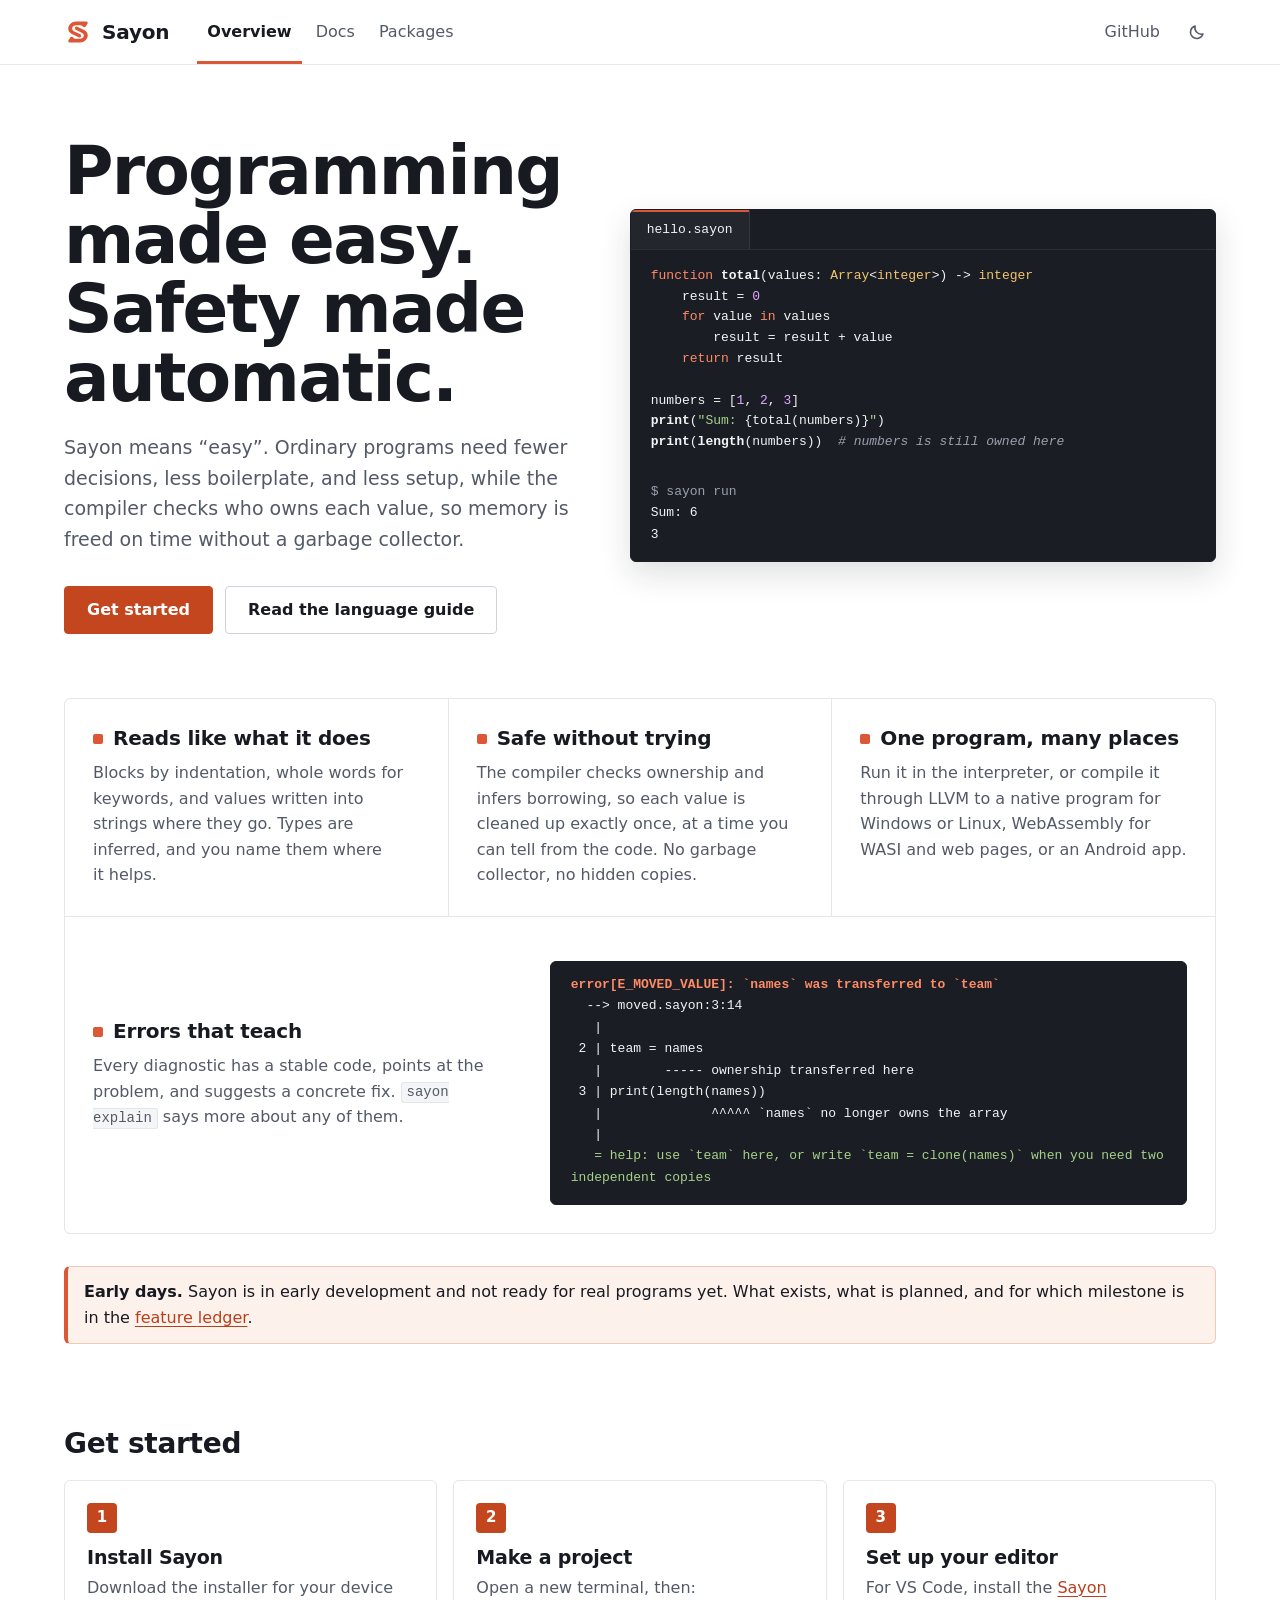
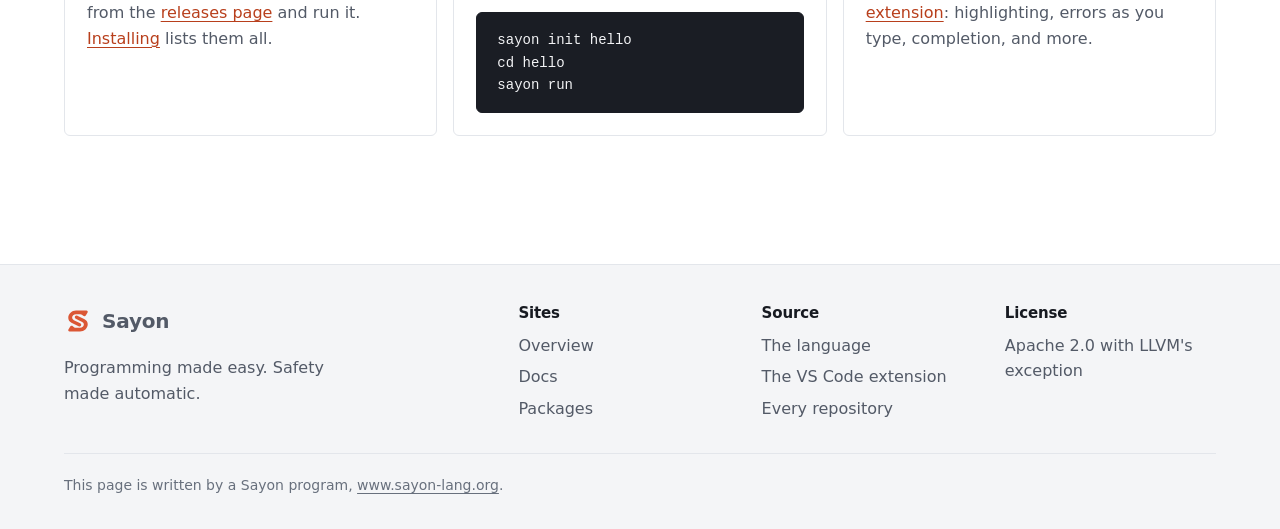
==== commit dd786246: "Take on the look Sayon's websites share The page is written in the frame the three websites share, s" ====
--- a/site/index.html
+++ b/site/index.html
@@ -3,8 +3,8 @@
 <head>
   <meta charset="utf-8">
   <meta name="viewport" content="width=device-width, initial-scale=1">
-  <title>Sayon's documentation</title>
-  <meta name="description" content="The guides to Sayon: installing it, and the language from values and ownership to projects, packages, and targets.">
+  <title>Sayon: Programming made easy. Safety made automatic.</title>
+  <meta name="description" content="Sayon is a readable programming language whose compiler checks ownership for you: no garbage collector, no hidden copies, and errors that say how to fix them.">
   <meta name="theme-color" content="#ffffff" media="(prefers-color-scheme: light)">
   <meta name="theme-color" content="#12151b" media="(prefers-color-scheme: dark)">
   <link rel="icon" href="favicon.ico" sizes="any">
@@ -19,8 +19,8 @@
     <div class="bar-inner">
       <a class="brand" href="index.html"><img src="images/logo.svg" alt="" width="28" height="28">Sayon</a>
       <nav class="sites" aria-label="Sayon's sites">
-        <a href="https://github.com/sayon-lang/www.sayon-lang.org">Overview</a>
-        <a href="index.html" aria-current="page">Docs</a>
+        <a href="index.html" aria-current="page">Overview</a>
+        <a href="https://github.com/sayon-lang/docs.sayon-lang.org">Docs</a>
         <a href="https://github.com/sayon-lang/packages.sayon-lang.org">Packages</a>
       </nav>
       <div class="tools">
@@ -29,49 +29,90 @@
       </div>
     </div>
   </header>
-  <div class="docs narrow">
-    <nav class="guides" aria-label="Guides">
-      <h2>Guides</h2>
-      <ul>
-        <li><a href="index.html" aria-current="page">Overview</a></li>
-        <li><a href="installing.html">Installing</a></li>
-        <li><a href="language.html">The language</a></li>
-      </ul>
-    </nav>
-    <main id="main" class="prose">
-<p align="center">
-  <img src="images/logo.svg" alt="Sayon logo" width="120">
-</p>
-<h1 align="center">Sayon's documentation</h1>
-<p align="center">Programming made easy. Safety made automatic.</p>
-<p>The guides to <a href="https://github.com/sayon-lang/sayon">Sayon</a>, which will be published at <code>docs.sayon-lang.org</code>:</p>
-<ul>
-<li><a href="installing.html">Installing</a>: installers for each device, what they change, and uninstalling</li>
-<li><a href="language.html">The language</a>: a reference for everything implemented so far, from values and ownership to projects, packages, and targets</li>
-</ul>
-<p>The references that change with the compiler stay beside its code, in <a href="https://github.com/sayon-lang/sayon/tree/main/docs">sayon-lang/sayon</a>:</p>
-<ul>
-<li><a href="https://github.com/sayon-lang/sayon/blob/main/docs/features.md">Feature ledger</a>: what exists, what is planned, and for which milestone</li>
-<li><a href="https://github.com/sayon-lang/sayon/blob/main/docs/errors.md">Error codes</a>: what each diagnostic and runtime error code means, also shown by <code>sayon explain CODE</code></li>
-<li><a href="https://github.com/sayon-lang/sayon/blob/main/docs/api.md">Standard library API</a>: every export of the standard library, its declaration and what it does, written from the library's own declarations</li>
-<li><a href="https://github.com/sayon-lang/sayon/blob/main/docs/implementation.md">Implementation records</a>: grammar, ownership rules, cleanup order, data layouts, and the error ABI</li>
-<li><a href="https://github.com/sayon-lang/sayon/blob/main/docs/licenses.md">Licenses</a>: what is not Sayon's own in its files and in the programs it builds</li>
-</ul>
-<p>The package registry's protocol is in <a href="https://github.com/sayon-lang/packages.sayon-lang.org">packages.sayon-lang.org</a>.</p>
-<h2 id="writing-here">Writing here</h2>
-<p>These pages describe Sayon as it is implemented: a change to the language goes with a change here. Each page is Markdown that GitHub shows as it is, and a Sayon program makes the site from the same files:</p>
-<pre><code class="language-bash">sayon run
-sayon test</code></pre>
-<p><code>sayon run</code> writes <code>site/</code>: each guide's page, in the layout of <code>src/layout.sayon</code> within the frame of Sayon's websites, <code>src/frame.sayon</code>, with the files of <code>static/</code> (the stylesheet, the script, and the logo) beside them. <code>src/frame.sayon</code>, <code>static/style.css</code>, and <code>static/site.js</code> are the look that www.sayon-lang.org, docs.sayon-lang.org, and packages.sayon-lang.org share, each with a copy, so a change to one goes to all three. <code>src/markdown.sayon</code> reads Markdown as these pages write it: headings with the ids GitHub gives them, paragraphs, lists, tables, code (Sayon's highlighted by <code>src/highlight.sayon</code>), and in text <code>code</code>, <strong>strong</strong>, <em>emphasis</em>, and links, those to another guide made links to its page. <code>sayon test</code> runs its tests, and checks that <code>site/</code> holds what the program makes, so a change to a page goes with its HTML. <code>site/</code> is plain HTML and CSS that any static host serves. To see it, Sayon serves it too, with <code>src/serve.sayon</code>, at <code>http://localhost:8000</code>:</p>
-<pre><code class="language-bash">sayon run -- serve</code></pre>
-<h2 id="license">License</h2>
-<p><a href="https://github.com/sayon-lang/docs.sayon-lang.org/blob/main/LICENSE">Apache License, Version 2.0, with LLVM's exception</a>, as Sayon.</p>
-      <div class="page-end"><span>Overview</span><a href="https://github.com/sayon-lang/docs.sayon-lang.org/blob/main/README.md">Edit this page on GitHub</a></div>
-      <nav class="pager" aria-label="The guides before and after this one">
-        <a class="next" href="installing.html"><small>Next</small>Installing</a>
-      </nav>
-    </main>
-  </div>
+  <main id="main">
+    <div class="wrap">
+      <section class="hero">
+        <div>
+          <h1>Programming made easy. Safety made automatic.</h1>
+          <p class="lead">Sayon means “easy”. Ordinary programs need fewer decisions, less boilerplate, and less setup, while the compiler checks who owns each value, so memory is freed on time without a garbage collector.</p>
+          <div class="buttons">
+            <a class="button primary large" href="#start">Get started</a>
+            <a class="button large" href="https://github.com/sayon-lang/docs.sayon-lang.org/blob/main/language.md">Read the language guide</a>
+          </div>
+        </div>
+        <figure class="editor" aria-label="A Sayon program and what it prints">
+          <div class="editor-tabs"><span class="open">hello.sayon</span></div>
+          <pre><code><span class="k">function</span> <span class="f">total</span>(values: <span class="t">Array</span>&lt;<span class="t">integer</span>&gt;) -&gt; <span class="t">integer</span>
+    result = <span class="n">0</span>
+    <span class="k">for</span> value <span class="k">in</span> values
+        result = result + value
+    <span class="k">return</span> result
+
+numbers = [<span class="n">1</span>, <span class="n">2</span>, <span class="n">3</span>]
+<span class="f">print</span>(<span class="s">"Sum: <span class="i">{total(numbers)}</span>"</span>)
+<span class="f">print</span>(<span class="f">length</span>(numbers))  <span class="c"># numbers is still owned here</span></code></pre>
+          <pre class="terminal"><span class="prompt">$ sayon run</span>
+Sum: 6
+3</pre>
+        </figure>
+      </section>
+
+      <section class="points" aria-label="What Sayon is like">
+        <article>
+          <h3>Reads like what it does</h3>
+          <p>Blocks by indentation, whole words for keywords, and values written into strings where they go. Types are inferred, and you name them where it helps.</p>
+        </article>
+        <article>
+          <h3>Safe without trying</h3>
+          <p>The compiler checks ownership and infers borrowing, so each value is cleaned up exactly once, at a time you can tell from the code. No garbage collector, no hidden copies.</p>
+        </article>
+        <article>
+          <h3>One program, many places</h3>
+          <p>Run it in the interpreter, or compile it through LLVM to a native program for Windows or Linux, WebAssembly for WASI and web pages, or an Android app.</p>
+        </article>
+        <article class="wide">
+          <div>
+            <h3>Errors that teach</h3>
+            <p>Every diagnostic has a stable code, points at the problem, and suggests a concrete fix. <code>sayon explain</code> says more about any of them.</p>
+          </div>
+          <pre class="terminal" aria-label="What sayon check says of a value used after it moved"><span class="error">error[E_MOVED_VALUE]: `names` was transferred to `team`</span>
+  --&gt; moved.sayon:3:14
+   |
+ 2 | team = names
+   |        ----- ownership transferred here
+ 3 | print(length(names))
+   |              ^^^^^ `names` no longer owns the array
+   |
+<span class="help">   = help: use `team` here, or write `team = clone(names)` when you need two independent copies</span></pre>
+        </article>
+      </section>
+
+      <section class="section" aria-label="How far Sayon has come">
+        <div class="notice"><p><strong>Early days.</strong> Sayon is in early development and not ready for real programs yet. What exists, what is planned, and for which milestone is in the <a href="https://github.com/sayon-lang/sayon/blob/main/docs/features.md">feature ledger</a>.</p></div>
+      </section>
+
+      <section id="start" class="section" aria-labelledby="start-title">
+        <h2 id="start-title">Get started</h2>
+        <ol class="steps">
+          <li>
+            <h3>Install Sayon</h3>
+            <p>Download the installer for your device from the <a href="https://github.com/sayon-lang/sayon/releases">releases page</a> and run it. <a href="https://github.com/sayon-lang/docs.sayon-lang.org/blob/main/installing.md">Installing</a> lists them all.</p>
+          </li>
+          <li>
+            <h3>Make a project</h3>
+            <p>Open a new terminal, then:</p>
+            <pre><code>sayon init hello
+cd hello
+sayon run</code></pre>
+          </li>
+          <li>
+            <h3>Set up your editor</h3>
+            <p>For VS Code, install the <a href="https://github.com/sayon-lang/sayon-vscode">Sayon extension</a>: highlighting, errors as you type, completion, and more.</p>
+          </li>
+        </ol>
+      </section>
+    </div>
+  </main>
   <footer class="foot">
     <div class="foot-inner">
       <div class="foot-brand">
@@ -81,8 +122,8 @@
       <nav aria-label="Sites">
         <h2>Sites</h2>
         <ul>
-          <li><a href="https://github.com/sayon-lang/www.sayon-lang.org">Overview</a></li>
-          <li><a href="index.html">Docs</a></li>
+          <li><a href="index.html">Overview</a></li>
+          <li><a href="https://github.com/sayon-lang/docs.sayon-lang.org">Docs</a></li>
           <li><a href="https://github.com/sayon-lang/packages.sayon-lang.org">Packages</a></li>
         </ul>
       </nav>
@@ -100,7 +141,7 @@
           <li><a href="https://github.com/sayon-lang/sayon/blob/main/LICENSE">Apache 2.0 with LLVM's exception</a></li>
         </ul>
       </nav>
-      <p class="fine">These pages are made from <a href="https://github.com/sayon-lang/docs.sayon-lang.org">their Markdown</a> by a Sayon program.</p>
+      <p class="fine">This page is written by a Sayon program, <a href="https://github.com/sayon-lang/www.sayon-lang.org">www.sayon-lang.org</a>.</p>
     </div>
   </footer>
 </body>
